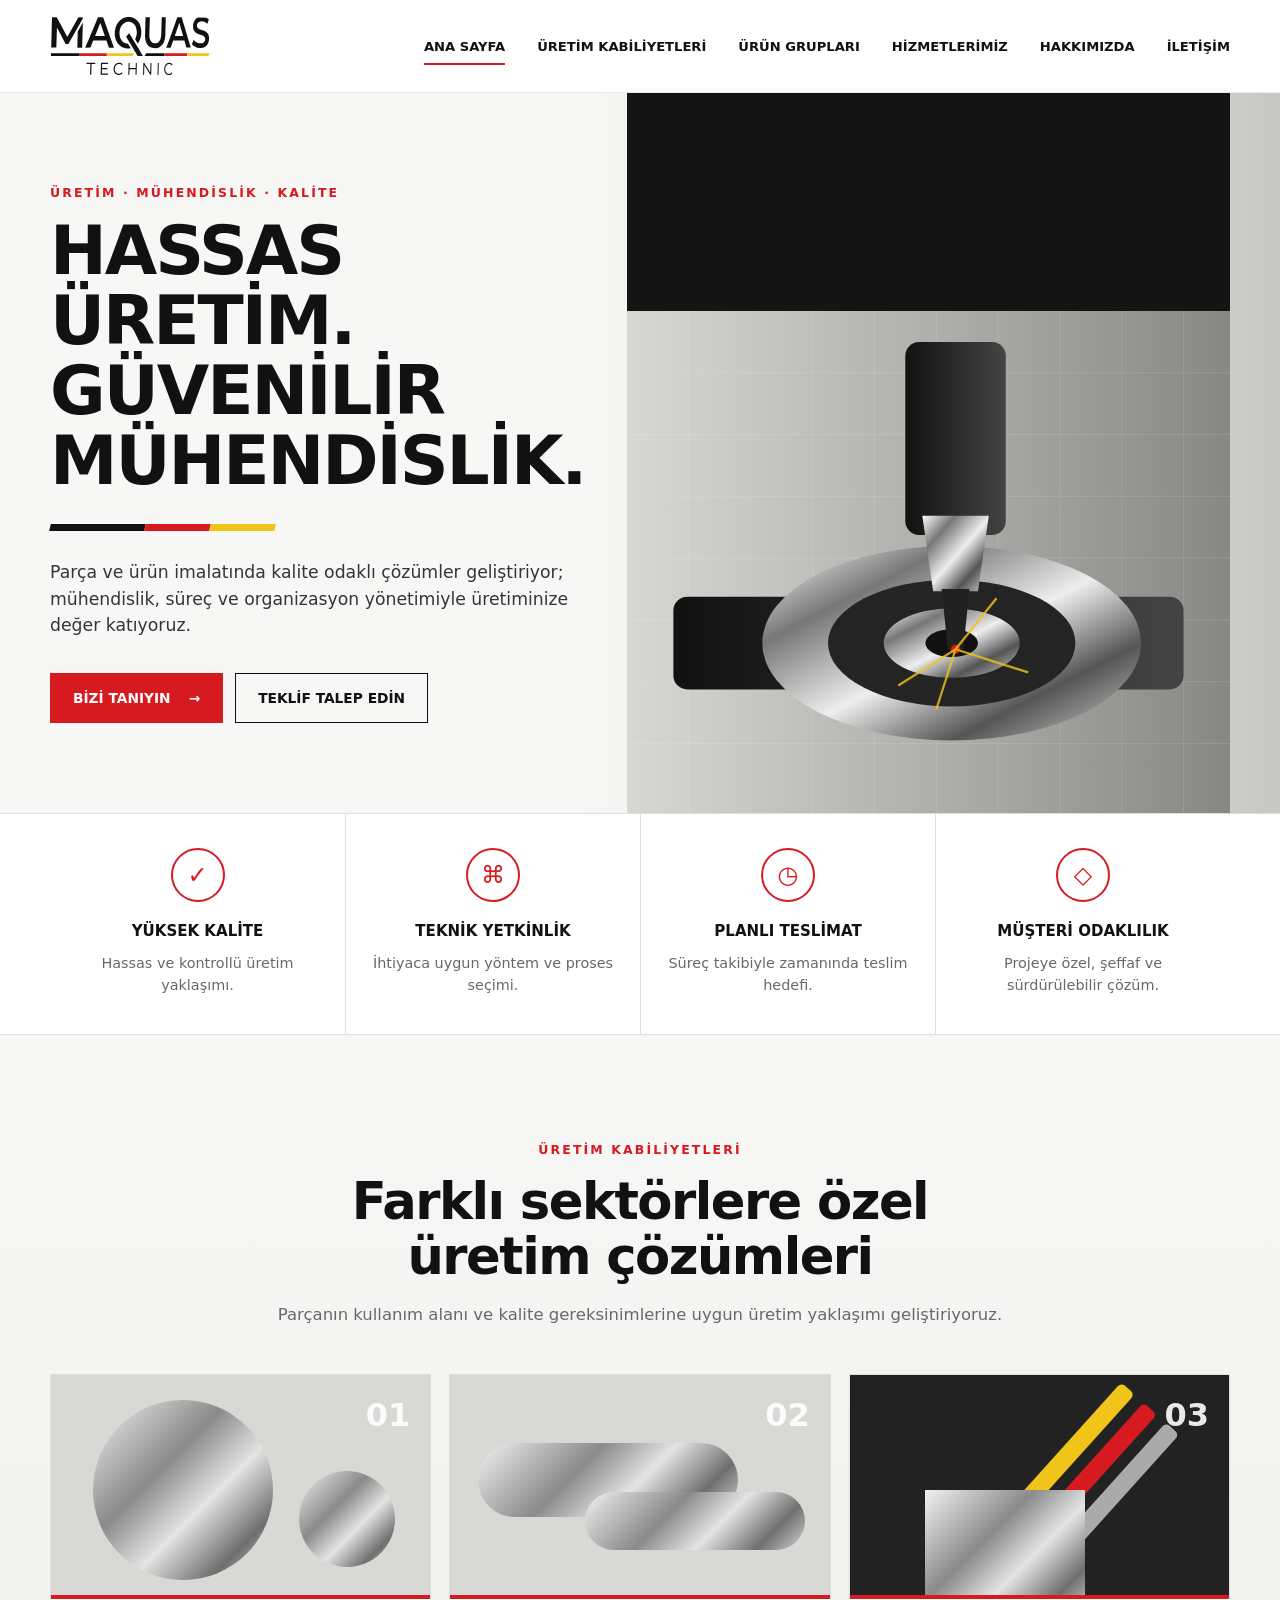
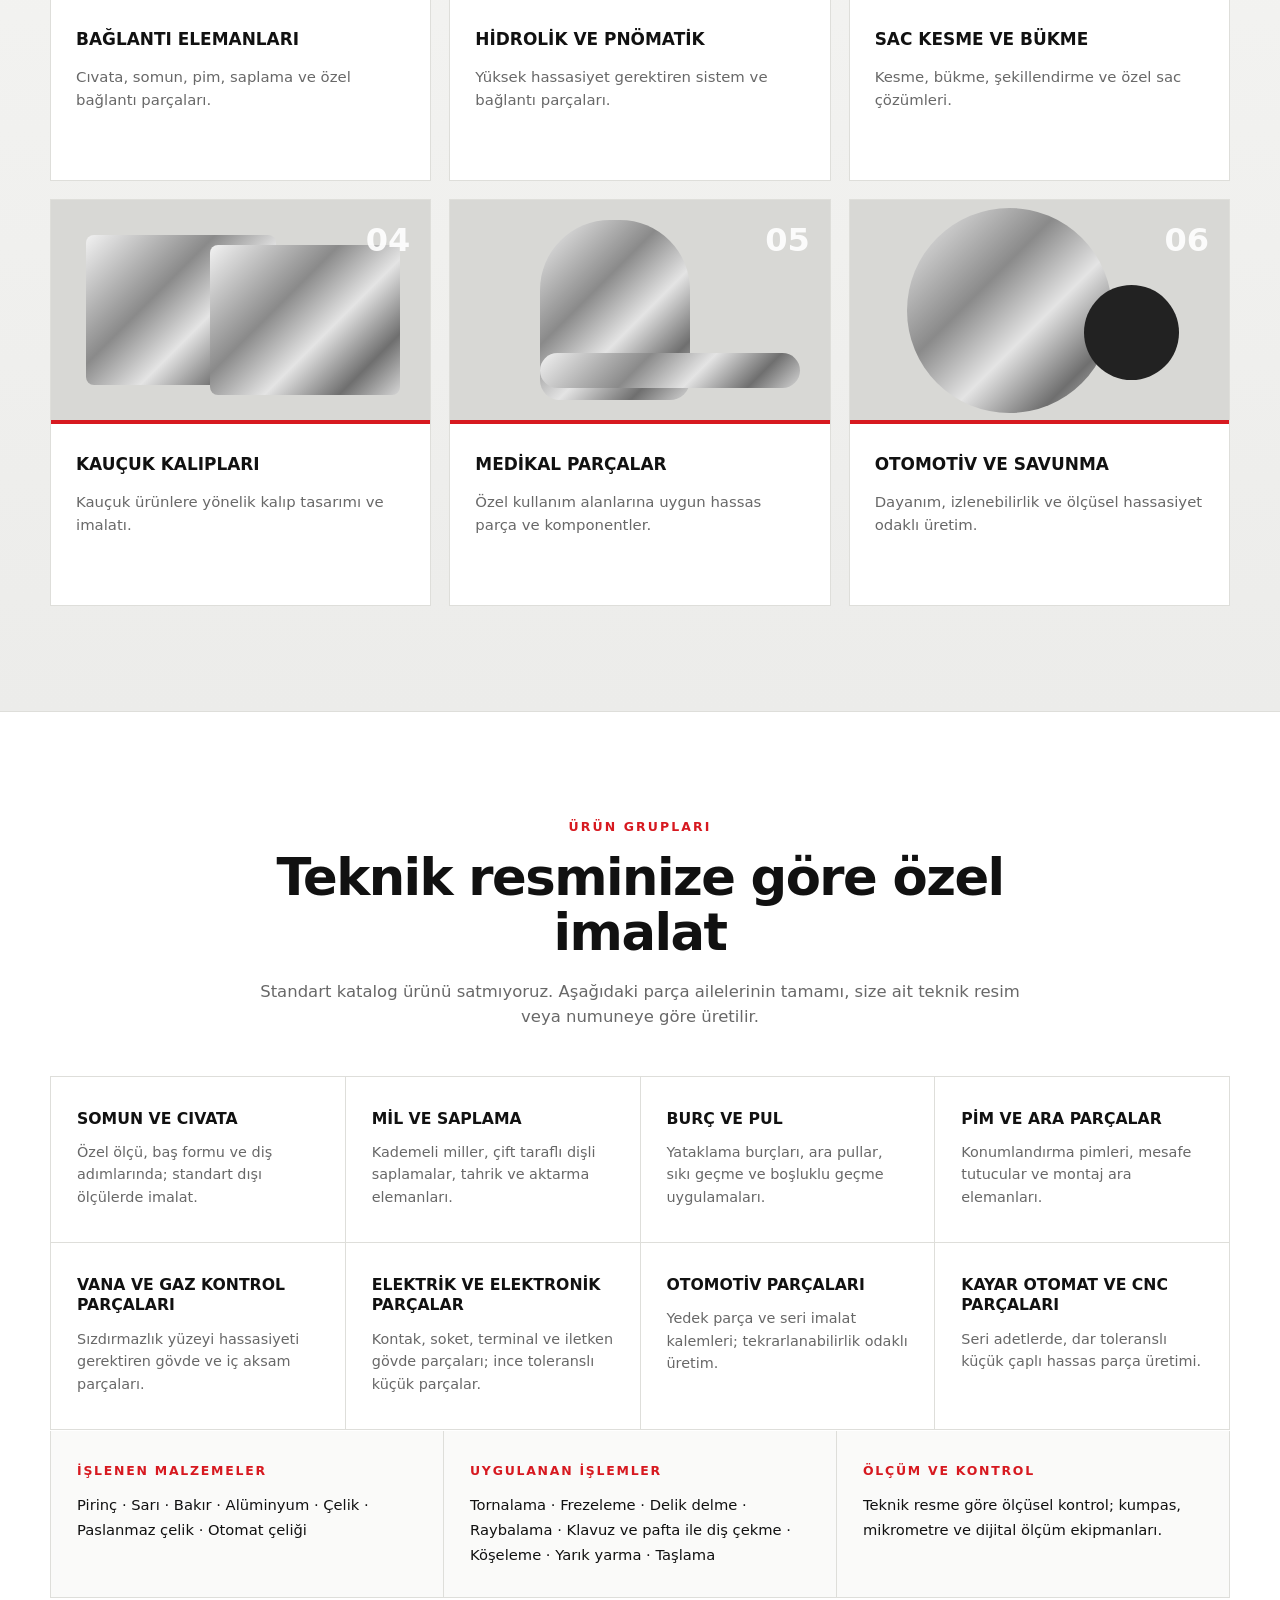
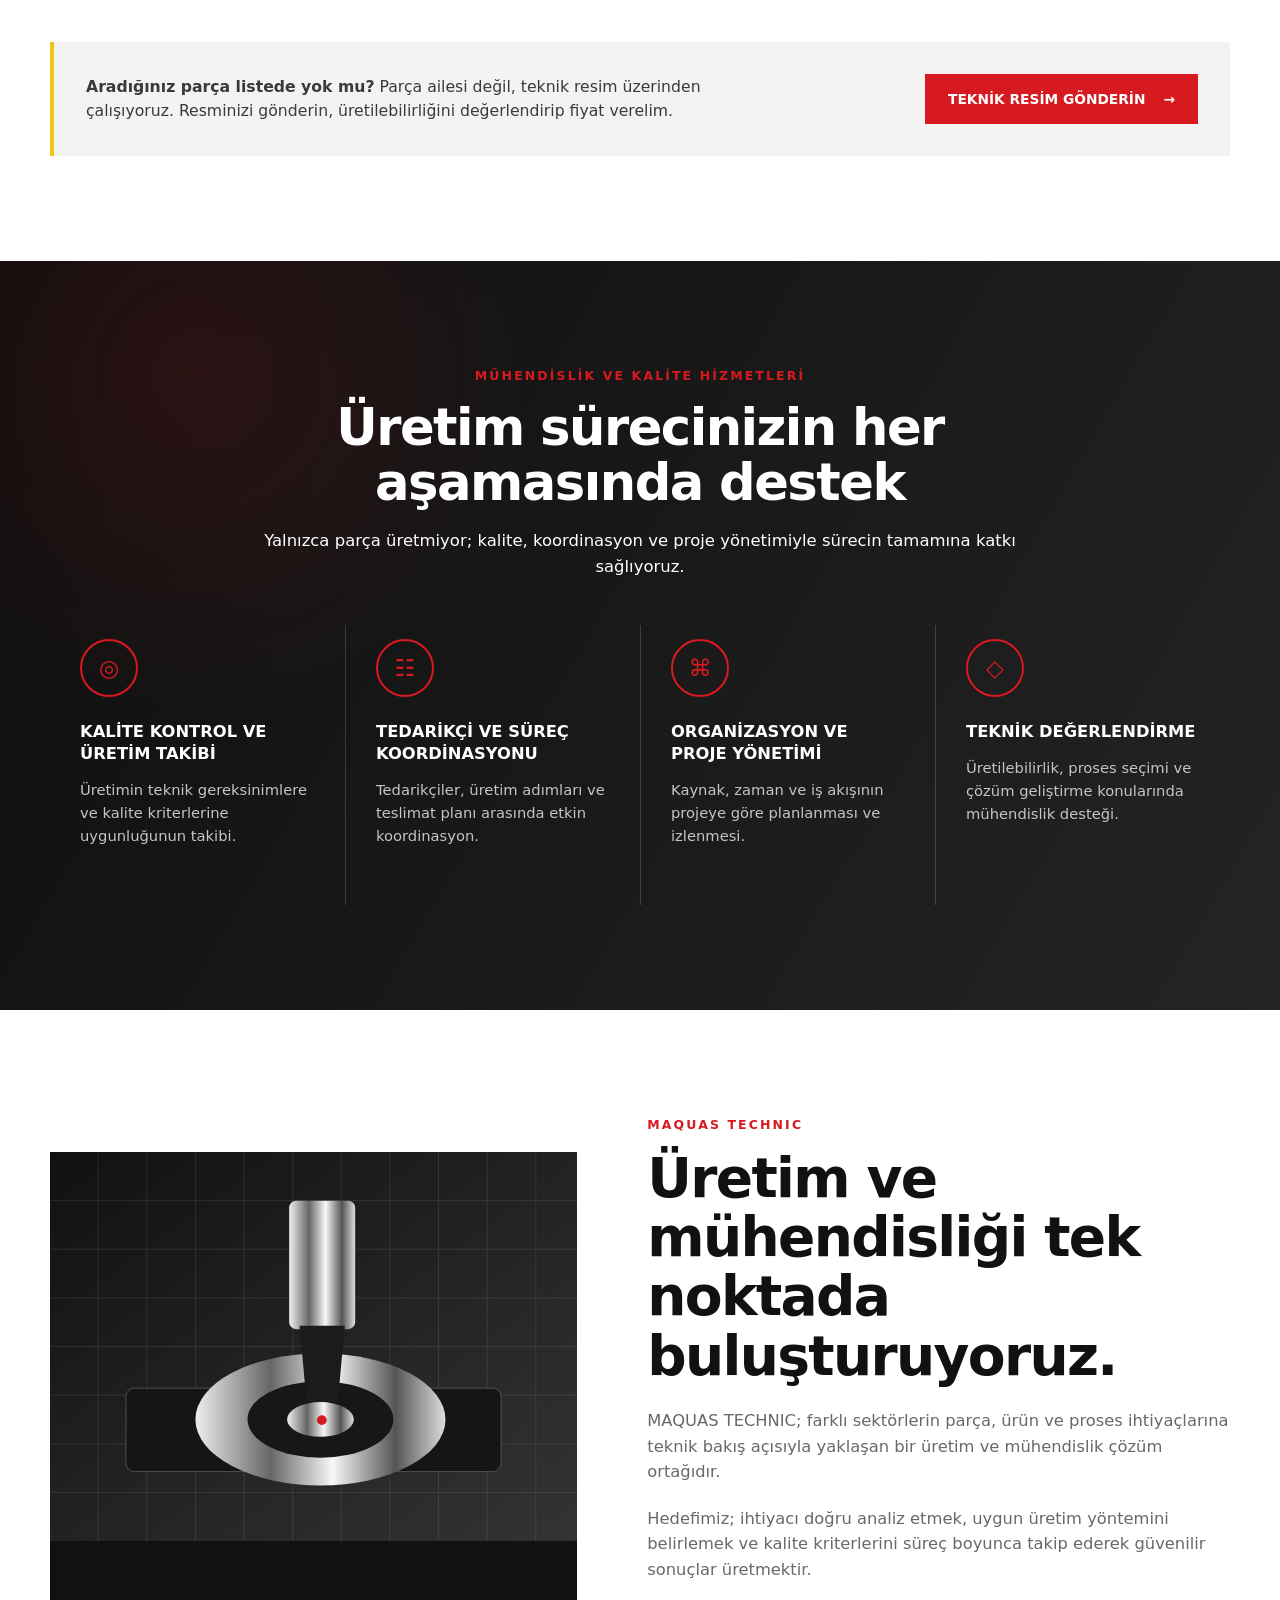
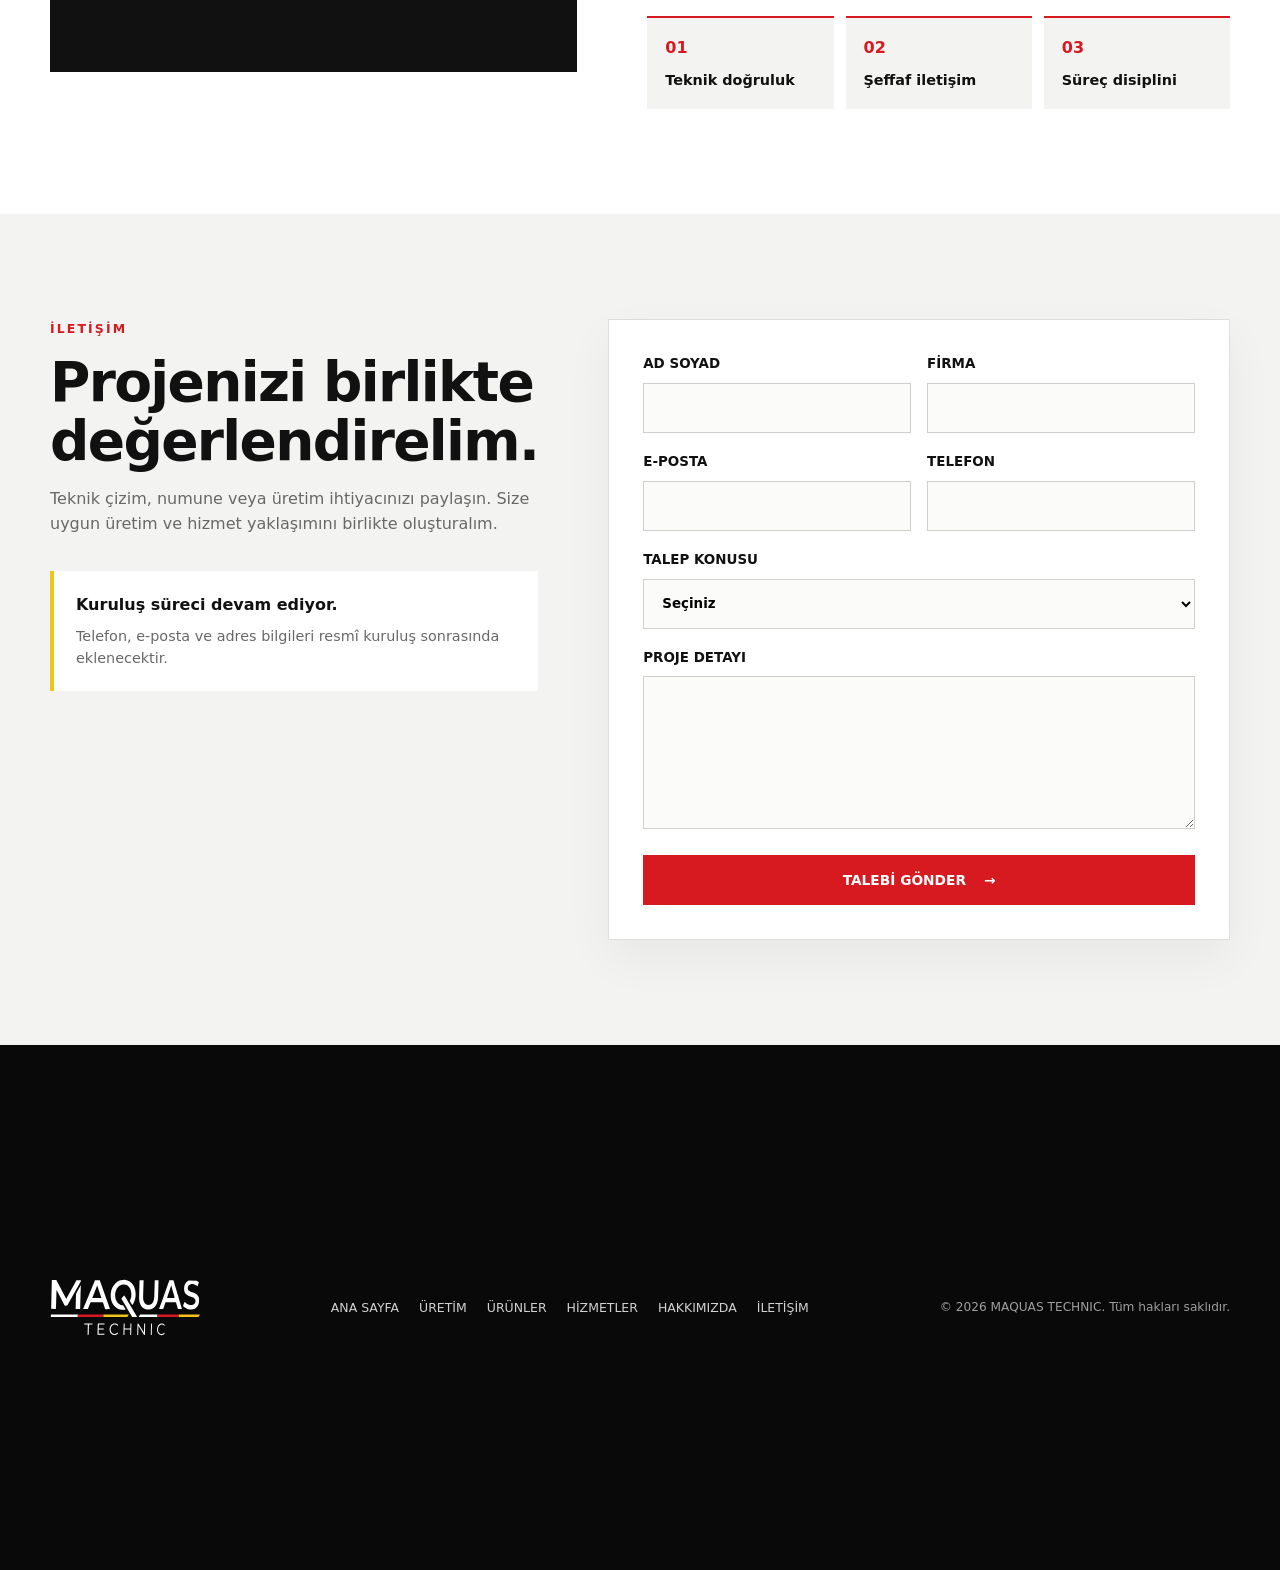
==== index.html @ d56b4769 "Add files via upload ilk site dosyaları" ====
<!doctype html>
<html lang="tr">
<head>
  <meta charset="utf-8">
  <meta name="viewport" content="width=device-width, initial-scale=1">
  <meta name="description" content="MAQUAS TECHNIC; özel parça ve ürün imalatı, mühendislik, kalite kontrol ve süreç yönetimi hizmetleri sunar.">
  <meta name="theme-color" content="#111111">
  <title>MAQUAS TECHNIC | Hassas Üretim ve Mühendislik</title>

  <!-- DOMAIN ALINDIKTAN SONRA: asagidaki 5 satirda ALANADINIZ.com yerine gercek adresi yazin -->
  <link rel="canonical" href="https://ALANADINIZ.com/">
  <meta property="og:type" content="website">
  <meta property="og:url" content="https://ALANADINIZ.com/">
  <meta property="og:site_name" content="MAQUAS TECHNIC">
  <meta property="og:locale" content="tr_TR">
  <meta property="og:title" content="MAQUAS TECHNIC | Hassas Üretim ve Mühendislik">
  <meta property="og:description" content="Özel parça ve ürün imalatı, mühendislik, kalite kontrol ve süreç yönetimi hizmetleri.">
  <meta property="og:image" content="https://ALANADINIZ.com/og-image.png">
  <meta name="twitter:card" content="summary_large_image">
  <link rel="icon" href="favicon.svg" type="image/svg+xml">
  <link rel="stylesheet" href="style.css">
</head>
<body>
  <a class="skip-link" href="#main-content">İçeriğe geç</a>

  <header class="site-header" id="top">
    <div class="container nav-wrap">
      <a class="brand" href="#top" aria-label="MAQUAS TECHNIC ana sayfa">
        <img src="logo.svg" width="1200" height="457" alt="MAQUAS TECHNIC">
      </a>
      <button class="menu-toggle" type="button" aria-expanded="false" aria-controls="main-nav" aria-label="Menüyü aç">
        <span></span><span></span><span></span>
      </button>
      <nav class="main-nav" id="main-nav" aria-label="Ana menü">
        <a class="active" href="#anasayfa">Ana Sayfa</a>
        <a href="#uretim">Üretim Kabiliyetleri</a>
        <a href="#urunler">Ürün Grupları</a>
        <a href="#hizmetler">Hizmetlerimiz</a>
        <a href="#hakkimizda">Hakkımızda</a>
        <a href="#iletisim">İletişim</a>
      </nav>
    </div>
  </header>

  <main id="main-content">
    <section class="hero" id="anasayfa">
      <div class="container hero-grid">
        <div class="hero-copy">
          <p class="eyebrow">ÜRETİM · MÜHENDİSLİK · KALİTE</p>
          <h1>Hassas üretim.<br>Güvenilir mühendislik.</h1>
          <div class="brand-rule"><span></span><span></span><span></span></div>
          <p class="lead">Parça ve ürün imalatında kalite odaklı çözümler geliştiriyor; mühendislik, süreç ve organizasyon yönetimiyle üretiminize değer katıyoruz.</p>
          <div class="hero-actions">
            <a class="button button-primary" href="#hakkimizda">Bizi Tanıyın <b>→</b></a>
            <a class="button button-ghost" href="#iletisim">Teklif Talep Edin</a>
          </div>
        </div>
        <div class="hero-visual">
          <div class="hero-media" id="hero-media" data-fallback="1">
            <video class="hero-video is-active" id="hero-video-a" muted playsinline preload="auto" aria-hidden="true"></video>
            <video class="hero-video" id="hero-video-b" muted playsinline preload="auto" aria-hidden="true"></video>
            <img class="hero-fallback" id="hero-fallback" src="hero-fallback.svg" alt="CNC ile hassas metal parça işleme">
            <div class="hero-dots" id="hero-dots" aria-hidden="true"></div>
          </div>
        </div>
      </div>
    </section>

    <section class="strengths" aria-label="Öne çıkan özellikler">
      <div class="container strengths-grid">
        <article><span class="feature-icon">✓</span><h2>Yüksek Kalite</h2><p>Hassas ve kontrollü üretim yaklaşımı.</p></article>
        <article><span class="feature-icon">⌘</span><h2>Teknik Yetkinlik</h2><p>İhtiyaca uygun yöntem ve proses seçimi.</p></article>
        <article><span class="feature-icon">◷</span><h2>Planlı Teslimat</h2><p>Süreç takibiyle zamanında teslim hedefi.</p></article>
        <article><span class="feature-icon">◇</span><h2>Müşteri Odaklılık</h2><p>Projeye özel, şeffaf ve sürdürülebilir çözüm.</p></article>
      </div>
    </section>

    <section class="section production" id="uretim">
      <div class="container">
        <div class="section-heading centered">
          <p class="section-kicker">ÜRETİM KABİLİYETLERİ</p>
          <h2>Farklı sektörlere özel üretim çözümleri</h2>
          <p>Parçanın kullanım alanı ve kalite gereksinimlerine uygun üretim yaklaşımı geliştiriyoruz.</p>
        </div>

        <div class="capability-grid">
          <article class="capability-card"><div class="card-visual fasteners"><span>01</span></div><div class="card-body"><h3>Bağlantı Elemanları</h3><p>Cıvata, somun, pim, saplama ve özel bağlantı parçaları.</p></div></article>
          <article class="capability-card"><div class="card-visual hydraulic"><span>02</span></div><div class="card-body"><h3>Hidrolik ve Pnömatik</h3><p>Yüksek hassasiyet gerektiren sistem ve bağlantı parçaları.</p></div></article>
          <article class="capability-card"><div class="card-visual sheet"><span>03</span></div><div class="card-body"><h3>Sac Kesme ve Bükme</h3><p>Kesme, bükme, şekillendirme ve özel sac çözümleri.</p></div></article>
          <article class="capability-card"><div class="card-visual mold"><span>04</span></div><div class="card-body"><h3>Kauçuk Kalıpları</h3><p>Kauçuk ürünlere yönelik kalıp tasarımı ve imalatı.</p></div></article>
          <article class="capability-card"><div class="card-visual medical"><span>05</span></div><div class="card-body"><h3>Medikal Parçalar</h3><p>Özel kullanım alanlarına uygun hassas parça ve komponentler.</p></div></article>
          <article class="capability-card"><div class="card-visual defense"><span>06</span></div><div class="card-body"><h3>Otomotiv ve Savunma</h3><p>Dayanım, izlenebilirlik ve ölçüsel hassasiyet odaklı üretim.</p></div></article>
        </div>
      </div>
    </section>

    <section class="section products" id="urunler">
      <div class="container">
        <div class="section-heading centered">
          <p class="section-kicker">ÜRÜN GRUPLARI</p>
          <h2>Teknik resminize göre özel imalat</h2>
          <p>Standart katalog ürünü satmıyoruz. Aşağıdaki parça ailelerinin tamamı, size ait teknik resim veya numuneye göre üretilir.</p>
        </div>

        <div class="product-grid">
          <article class="product-item">
            <h3>Somun ve Cıvata</h3>
            <p>Özel ölçü, baş formu ve diş adımlarında; standart dışı ölçülerde imalat.</p>
          </article>
          <article class="product-item">
            <h3>Mil ve Saplama</h3>
            <p>Kademeli miller, çift taraflı dişli saplamalar, tahrik ve aktarma elemanları.</p>
          </article>
          <article class="product-item">
            <h3>Burç ve Pul</h3>
            <p>Yataklama burçları, ara pullar, sıkı geçme ve boşluklu geçme uygulamaları.</p>
          </article>
          <article class="product-item">
            <h3>Pim ve Ara Parçalar</h3>
            <p>Konumlandırma pimleri, mesafe tutucular ve montaj ara elemanları.</p>
          </article>
          <article class="product-item">
            <h3>Vana ve Gaz Kontrol Parçaları</h3>
            <p>Sızdırmazlık yüzeyi hassasiyeti gerektiren gövde ve iç aksam parçaları.</p>
          </article>
          <article class="product-item">
            <h3>Elektrik ve Elektronik Parçalar</h3>
            <p>Kontak, soket, terminal ve iletken gövde parçaları; ince toleranslı küçük parçalar.</p>
          </article>
          <article class="product-item">
            <h3>Otomotiv Parçaları</h3>
            <p>Yedek parça ve seri imalat kalemleri; tekrarlanabilirlik odaklı üretim.</p>
          </article>
          <article class="product-item">
            <h3>Kayar Otomat ve CNC Parçaları</h3>
            <p>Seri adetlerde, dar toleranslı küçük çaplı hassas parça üretimi.</p>
          </article>
        </div>

        <div class="spec-strip">
          <div>
            <h3>İşlenen Malzemeler</h3>
            <p>Pirinç · Sarı · Bakır · Alüminyum · Çelik · Paslanmaz çelik · Otomat çeliği</p>
          </div>
          <div>
            <h3>Uygulanan İşlemler</h3>
            <p>Tornalama · Frezeleme · Delik delme · Raybalama · Klavuz ve pafta ile diş çekme · Köşeleme · Yarık yarma · Taşlama</p>
          </div>
          <div>
            <h3>Ölçüm ve Kontrol</h3>
            <p>Teknik resme göre ölçüsel kontrol; kumpas, mikrometre ve dijital ölçüm ekipmanları.</p>
          </div>
        </div>

        <div class="product-cta">
          <p><strong>Aradığınız parça listede yok mu?</strong> Parça ailesi değil, teknik resim üzerinden çalışıyoruz. Resminizi gönderin, üretilebilirliğini değerlendirip fiyat verelim.</p>
          <a class="button button-primary" href="#iletisim">Teknik Resim Gönderin <b>→</b></a>
        </div>
      </div>
    </section>

    <section class="section services" id="hizmetler">
      <div class="container">
        <div class="section-heading centered light">
          <p class="section-kicker">MÜHENDİSLİK VE KALİTE HİZMETLERİ</p>
          <h2>Üretim sürecinizin her aşamasında destek</h2>
          <p>Yalnızca parça üretmiyor; kalite, koordinasyon ve proje yönetimiyle sürecin tamamına katkı sağlıyoruz.</p>
        </div>
        <div class="service-grid">
          <article><span>◎</span><h3>Kalite Kontrol ve Üretim Takibi</h3><p>Üretimin teknik gereksinimlere ve kalite kriterlerine uygunluğunun takibi.</p></article>
          <article><span>☷</span><h3>Tedarikçi ve Süreç Koordinasyonu</h3><p>Tedarikçiler, üretim adımları ve teslimat planı arasında etkin koordinasyon.</p></article>
          <article><span>⌘</span><h3>Organizasyon ve Proje Yönetimi</h3><p>Kaynak, zaman ve iş akışının projeye göre planlanması ve izlenmesi.</p></article>
          <article><span>◇</span><h3>Teknik Değerlendirme</h3><p>Üretilebilirlik, proses seçimi ve çözüm geliştirme konularında mühendislik desteği.</p></article>
        </div>
      </div>
    </section>

    <section class="section about" id="hakkimizda">
      <div class="container about-grid">
        <div class="about-visual"><img src="[data-uri]" alt="Endüstriyel üretim illüstrasyonu"></div>
        <div class="about-copy">
          <p class="section-kicker">MAQUAS TECHNIC</p>
          <h2>Üretim ve mühendisliği tek noktada buluşturuyoruz.</h2>
          <p>MAQUAS TECHNIC; farklı sektörlerin parça, ürün ve proses ihtiyaçlarına teknik bakış açısıyla yaklaşan bir üretim ve mühendislik çözüm ortağıdır.</p>
          <p>Hedefimiz; ihtiyacı doğru analiz etmek, uygun üretim yöntemini belirlemek ve kalite kriterlerini süreç boyunca takip ederek güvenilir sonuçlar üretmektir.</p>
          <div class="about-values"><div><strong>01</strong><span>Teknik doğruluk</span></div><div><strong>02</strong><span>Şeffaf iletişim</span></div><div><strong>03</strong><span>Süreç disiplini</span></div></div>
        </div>
      </div>
    </section>

    <section class="section contact" id="iletisim">
      <div class="container contact-grid">
        <div class="contact-copy">
          <p class="section-kicker">İLETİŞİM</p>
          <h2>Projenizi birlikte değerlendirelim.</h2>
          <p>Teknik çizim, numune veya üretim ihtiyacınızı paylaşın. Size uygun üretim ve hizmet yaklaşımını birlikte oluşturalım.</p>
          <div class="contact-note"><strong>Kuruluş süreci devam ediyor.</strong><span>Telefon, e-posta ve adres bilgileri resmî kuruluş sonrasında eklenecektir.</span></div>
        </div>
        <form class="contact-form" name="teklif-talebi" method="POST" action="/tesekkurler" data-netlify="true" netlify-honeypot="bot-field">
          <input type="hidden" name="form-name" value="teklif-talebi">
          <p hidden><label>Bu alanı boş bırakın: <input name="bot-field"></label></p>
          <div class="form-row"><label>Ad Soyad<input type="text" name="ad-soyad" autocomplete="name" required></label><label>Firma<input type="text" name="firma" autocomplete="organization"></label></div>
          <div class="form-row"><label>E-posta<input type="email" name="eposta" autocomplete="email" required></label><label>Telefon<input type="tel" name="telefon" autocomplete="tel"></label></div>
          <label>Talep Konusu<select name="talep-konusu" required><option value="">Seçiniz</option><option>Parça / ürün imalatı</option><option>Mühendislik hizmeti</option><option>Kalite kontrol ve üretim takibi</option><option>Organizasyon ve proje yönetimi</option><option>Diğer</option></select></label>
          <label>Proje Detayı<textarea name="mesaj" rows="6" required></textarea></label>
          <button class="button button-primary form-button" type="submit">Talebi Gönder <b>→</b></button>
        </form>
      </div>
    </section>
  </main>

  <footer class="site-footer">
    <div class="container footer-grid">
      <a href="#top"><img src="logo-beyaz.svg" width="1200" height="457" alt="MAQUAS TECHNIC"></a>
      <nav aria-label="Alt menü"><a href="#anasayfa">Ana Sayfa</a><a href="#uretim">Üretim</a><a href="#urunler">Ürünler</a><a href="#hizmetler">Hizmetler</a><a href="#hakkimizda">Hakkımızda</a><a href="#iletisim">İletişim</a></nav>
      <p>© <span id="year"></span> MAQUAS TECHNIC. Tüm hakları saklıdır.</p>
    </div>
  </footer>
  <script src="app.js" defer></script>
</body>
</html>
---- style.css ----
:root{--black:#111;--dark:#1c1c1c;--paper:#fff;--soft:#f3f3f1;--line:#dededa;--muted:#686868;--red:#d71920;--yellow:#f0c419;--container:1180px;--shadow:0 18px 45px rgba(0,0,0,.09)}*{box-sizing:border-box}html{scroll-behavior:smooth;scroll-padding-top:94px}body{margin:0;color:var(--black);background:#fff;font-family:'Inter','Segoe UI',system-ui,-apple-system,'Helvetica Neue',Arial,sans-serif;line-height:1.55;-webkit-font-smoothing:antialiased}img{display:block;max-width:100%}a{color:inherit;text-decoration:none}button,input,select,textarea{font:inherit}.container{width:min(calc(100% - 40px),var(--container));margin:auto}.skip-link{position:fixed;top:10px;left:10px;z-index:999;padding:10px 14px;color:#fff;background:#111;transform:translateY(-160%)}.skip-link:focus{transform:none}.site-header{position:sticky;top:0;z-index:100;border-bottom:1px solid rgba(0,0,0,.08);background:rgba(255,255,255,.95);backdrop-filter:blur(15px)}.nav-wrap{min-height:92px;display:flex;align-items:center;justify-content:space-between;gap:36px}.brand img{width:160px;height:auto}.main-nav{display:flex;gap:clamp(18px,2.5vw,34px);font-size:.82rem;font-weight:700;text-transform:uppercase}.main-nav a{position:relative;padding:35px 0 32px}.main-nav a:after{content:"";position:absolute;left:0;right:100%;bottom:25px;height:2px;background:var(--red);transition:.2s}.main-nav a:hover:after,.main-nav a.active:after{right:0}.menu-toggle{display:none;width:46px;height:46px;padding:10px;border:1px solid var(--line);background:#fff}.menu-toggle span{display:block;height:2px;margin:5px 0;background:#111}.hero{overflow:hidden;background:linear-gradient(90deg,#f7f7f5 0 43%,#ededeb 68%,#c7c7c3)}.hero-grid{min-height:650px;display:grid;grid-template-columns:1fr 1.05fr;align-items:center}.hero-copy{position:relative;z-index:2;padding:90px 42px 90px 0}.eyebrow,.section-kicker{margin:0 0 14px;color:var(--red);font-size:.78rem;font-weight:800;letter-spacing:.17em}.hero h1,.section-heading h2,.about-copy h2,.contact-copy h2{margin:0;font-weight:800;letter-spacing:-.03em}.hero h1{font-size:clamp(2.8rem,5.3vw,5rem);line-height:1.03;text-transform:uppercase}.brand-rule{width:225px;height:7px;display:flex;margin:28px 0;transform:skewX(-14deg)}.brand-rule span:nth-child(1){width:42%;background:#111}.brand-rule span:nth-child(2){width:29%;background:var(--red)}.brand-rule span:nth-child(3){width:29%;background:var(--yellow)}.lead{max-width:590px;margin:0;color:#353535;font-size:1.08rem}.hero-actions{display:flex;flex-wrap:wrap;gap:12px;margin-top:34px}.button{min-height:50px;display:inline-flex;align-items:center;justify-content:center;gap:18px;padding:0 22px;border:1px solid transparent;cursor:pointer;font-size:.86rem;font-weight:800;text-transform:uppercase;transition:.18s}.button:hover{transform:translateY(-1px)}.button-primary{color:#fff;background:var(--red)}.button-primary:hover{background:#b80f15}.button-ghost{border-color:#111;background:transparent}.button-ghost:hover{color:#fff;background:#111}.hero-visual{align-self:stretch;min-height:650px;display:flex;align-items:stretch}.hero-visual img{width:100%;height:100%;object-fit:contain;object-position:center bottom}.hero-media{position:relative;width:100%;height:100%;min-height:inherit;overflow:hidden;background:#141414}.hero-media[data-fallback] .hero-dots{display:none}.hero-video{position:absolute;inset:0;width:100%;height:100%;object-fit:cover;opacity:0;transition:opacity .5s ease}.hero-video.is-active{opacity:1}.hero-fallback{width:100%;height:100%;object-fit:contain;object-position:center bottom}.hero-media:not([data-fallback]):after{content:"";position:absolute;inset:0;pointer-events:none;background:linear-gradient(90deg,rgba(17,17,17,.55),rgba(17,17,17,.12) 42%,transparent 65%)}.hero-dots{position:absolute;z-index:3;left:26px;bottom:24px;display:flex;gap:8px}.hero-dots span{width:26px;height:3px;background:rgba(255,255,255,.4);transition:.3s}.hero-dots span.is-on{background:var(--yellow)}.strengths{border-top:1px solid var(--line);border-bottom:1px solid var(--line)}.strengths-grid{display:grid;grid-template-columns:repeat(4,1fr)}.strengths article{min-height:220px;padding:34px 25px;text-align:center}.strengths article+article{border-left:1px solid var(--line)}.feature-icon{width:54px;height:54px;display:grid;place-items:center;margin:0 auto 18px;border:2px solid var(--red);border-radius:50%;color:var(--red);font-size:1.5rem}.strengths h2{margin:0 0 8px;font-size:.94rem;text-transform:uppercase}.strengths p{margin:0;color:var(--muted);font-size:.9rem}.section{padding:105px 0}.production{background:linear-gradient(180deg,#f7f7f5,#ececea)}.section-heading{max-width:760px;margin-bottom:46px}.section-heading.centered{margin-inline:auto;text-align:center}.section-heading h2{font-size:clamp(2.15rem,4vw,3.5rem);line-height:1.08}.section-heading>p:last-child{margin:18px auto 0;color:var(--muted);font-size:1.03rem}.section-heading.light h2,.section-heading.light>p:last-child{color:#fff}.capability-grid{display:grid;grid-template-columns:repeat(3,1fr);gap:18px}.capability-card{overflow:hidden;border:1px solid var(--line);background:#fff;transition:.2s}.capability-card:hover{transform:translateY(-3px);box-shadow:var(--shadow)}.card-visual{height:220px;position:relative;overflow:hidden;background:#d8d8d5}.card-visual:before,.card-visual:after{content:"";position:absolute;border-radius:50%;background:linear-gradient(135deg,#f2f2f2,#8a8a8a 38%,#e4e4e4 60%,#6f6f6f 82%,#d6d6d6)}.card-visual:before{width:180px;height:180px;left:42px;top:25px}.card-visual:after{width:96px;height:96px;right:35px;bottom:28px}.card-visual span{position:absolute;z-index:2;right:20px;top:16px;color:rgba(255,255,255,.9);font-size:2rem;font-weight:800}.hydraulic:before{width:260px;height:74px;border-radius:40px;top:68px;left:28px}.hydraulic:after{width:220px;height:58px;border-radius:30px;right:25px;bottom:45px}.sheet{background:#222}.sheet:before{width:18px;height:260px;border-radius:5px;left:48%;top:-20px;transform:rotate(42deg);background:var(--yellow);box-shadow:30px 0 0 var(--red),60px 0 0 #aaa}.sheet:after{width:160px;height:130px;left:75px;bottom:-25px;border-radius:0}.mold:before{width:190px;height:150px;left:35px;top:35px;border-radius:8px}.mold:after{width:190px;height:150px;right:30px;bottom:25px;border-radius:8px}.medical:before{width:150px;height:180px;left:90px;top:20px;border-radius:70px 70px 20px 20px}.medical:after{width:260px;height:35px;right:30px;bottom:32px;border-radius:20px}.defense:before{width:205px;height:205px;left:57px;top:8px}.defense:after{width:95px;height:95px;right:50px;bottom:40px;background:#222}.card-body{min-height:185px;padding:27px 25px 28px;border-top:4px solid var(--red)}.card-body h3{margin:0 0 14px;font-size:1.06rem;text-transform:uppercase}.card-body p{margin:0;color:var(--muted);font-size:.93rem}.products{background:#fff;border-top:1px solid var(--line)}.product-grid{display:grid;grid-template-columns:repeat(4,1fr);gap:1px;background:var(--line);border:1px solid var(--line)}.product-item{position:relative;padding:32px 26px 34px;background:#fff;transition:.2s}.product-item:before{content:"";position:absolute;left:0;top:0;width:100%;height:3px;background:var(--red);transform:scaleX(0);transform-origin:left;transition:.25s}.product-item:hover{background:var(--soft)}.product-item:hover:before{transform:scaleX(1)}.product-item h3{margin:0 0 12px;font-size:.98rem;line-height:1.3;text-transform:uppercase}.product-item p{margin:0;color:var(--muted);font-size:.9rem}.spec-strip{display:grid;grid-template-columns:repeat(3,1fr);gap:1px;margin-top:1px;background:var(--line);border:1px solid var(--line);border-top:0}.spec-strip>div{padding:30px 26px;background:#fafaf9}.spec-strip h3{margin:0 0 12px;color:var(--red);font-size:.78rem;font-weight:800;letter-spacing:.14em;text-transform:uppercase}.spec-strip p{margin:0;font-size:.92rem;line-height:1.7}.product-cta{display:flex;align-items:center;justify-content:space-between;flex-wrap:wrap;gap:24px;margin-top:44px;padding:32px;border-left:4px solid var(--yellow);background:var(--soft)}.product-cta p{max-width:640px;margin:0;color:#3a3a3a;font-size:.98rem}.services{color:#fff;background:radial-gradient(circle at 15% 15%,rgba(215,25,32,.13),transparent 27%),linear-gradient(120deg,#0e0e0e,#242424)}.service-grid{display:grid;grid-template-columns:repeat(4,1fr)}.service-grid article{min-height:280px;padding:14px 30px}.service-grid article+article{border-left:1px solid rgba(255,255,255,.16)}.service-grid span{display:grid;place-items:center;width:58px;height:58px;margin-bottom:24px;border:2px solid var(--red);border-radius:50%;color:var(--red);font-size:1.45rem}.service-grid h3{margin:0 0 14px;font-size:1.02rem;line-height:1.35;text-transform:uppercase}.service-grid p{margin:0;color:#c5c5c5;font-size:.92rem}.about-grid{display:grid;grid-template-columns:.95fr 1.05fr;align-items:center;gap:70px}.about-visual{min-height:520px;overflow:hidden;background:#111}.about-visual img{width:100%;height:100%;object-fit:cover}.about-copy h2,.contact-copy h2{font-size:clamp(2.2rem,4.3vw,4rem);line-height:1.08}.about-copy>p:not(.section-kicker){margin:22px 0 0;color:var(--muted);font-size:1.02rem}.about-values{display:grid;grid-template-columns:repeat(3,1fr);gap:12px;margin-top:34px}.about-values div{padding:18px;border-top:2px solid var(--red);background:var(--soft)}.about-values strong,.about-values span{display:block}.about-values strong{margin-bottom:8px;color:var(--red)}.about-values span{font-size:.9rem;font-weight:700}.contact{background:var(--soft)}.contact-grid{display:grid;grid-template-columns:.82fr 1.18fr;gap:70px;align-items:start}.contact-copy p:not(.section-kicker){color:var(--muted)}.contact-note{margin-top:34px;padding:22px;border-left:4px solid var(--yellow);background:#fff}.contact-note strong,.contact-note span{display:block}.contact-note span{margin-top:7px;color:var(--muted);font-size:.9rem}.contact-form{padding:34px;border:1px solid var(--line);background:#fff;box-shadow:0 18px 45px rgba(0,0,0,.05)}.contact-form label{display:block;margin-bottom:19px;font-size:.84rem;font-weight:800;text-transform:uppercase}.form-row{display:grid;grid-template-columns:1fr 1fr;gap:16px}.contact-form input,.contact-form select,.contact-form textarea{width:100%;margin-top:8px;border:1px solid #cfcfcb;background:#fbfbfa;outline:none}.contact-form input,.contact-form select{height:50px;padding:0 14px}.contact-form textarea{resize:vertical;padding:13px 14px}.contact-form input:focus,.contact-form select:focus,.contact-form textarea:focus{border-color:var(--red);box-shadow:0 0 0 3px rgba(215,25,32,.08)}.form-button{width:100%}.site-footer{padding:34px 0;color:#fff;background:#090909}.footer-grid{display:grid;grid-template-columns:auto 1fr auto;align-items:center;gap:42px}.footer-grid img{width:150px}.site-footer nav{display:flex;justify-content:center;flex-wrap:wrap;gap:20px;color:#d1d1d1;font-size:.78rem;text-transform:uppercase}.site-footer p{margin:0;color:#9f9f9f;font-size:.76rem;white-space:nowrap}@media(max-width:1050px){.main-nav{gap:18px;font-size:.75rem}.capability-grid{grid-template-columns:repeat(2,1fr)}.product-grid{grid-template-columns:repeat(2,1fr)}.service-grid{grid-template-columns:repeat(2,1fr);gap:34px 0}.spec-strip{grid-template-columns:1fr}.service-grid article:nth-child(3){border-left:0}.footer-grid{grid-template-columns:1fr;text-align:center}.footer-grid>a{justify-self:center}.site-footer p{white-space:normal}}@media(max-width:860px){.nav-wrap{min-height:78px}.brand img{width:140px}.menu-toggle{display:block}.main-nav{position:absolute;top:78px;left:0;right:0;display:none;flex-direction:column;gap:0;padding:10px 20px 18px;border-bottom:1px solid var(--line);background:#fff}.main-nav.open{display:flex}.main-nav a{padding:14px 6px}.main-nav a:after{bottom:8px}.hero{background:#f4f4f2}.hero-grid,.about-grid,.contact-grid{grid-template-columns:1fr}.hero-copy{padding:70px 0 20px}.hero-visual{min-height:430px}.strengths-grid{grid-template-columns:repeat(2,1fr)}.strengths article:nth-child(3){border-left:0;border-top:1px solid var(--line)}.strengths article:nth-child(4){border-top:1px solid var(--line)}.about-grid,.contact-grid{gap:40px}.about-visual{min-height:420px}}@media(max-width:620px){.container{width:min(calc(100% - 28px),var(--container))}.brand img{width:120px}.hero h1{font-size:clamp(2.35rem,13vw,3.5rem)}.hero-actions,.button{width:100%}.hero-visual{min-height:330px}.strengths-grid,.capability-grid,.service-grid,.about-values,.form-row,.product-grid,.spec-strip{grid-template-columns:1fr}.product-cta{padding:24px}.strengths article+article,.strengths article:nth-child(3),.strengths article:nth-child(4),.service-grid article+article,.service-grid article:nth-child(3){border-left:0;border-top:1px solid var(--line)}.section{padding:78px 0}.card-visual{height:205px}.service-grid article{min-height:0;padding:30px 8px}.contact-form{padding:22px}}
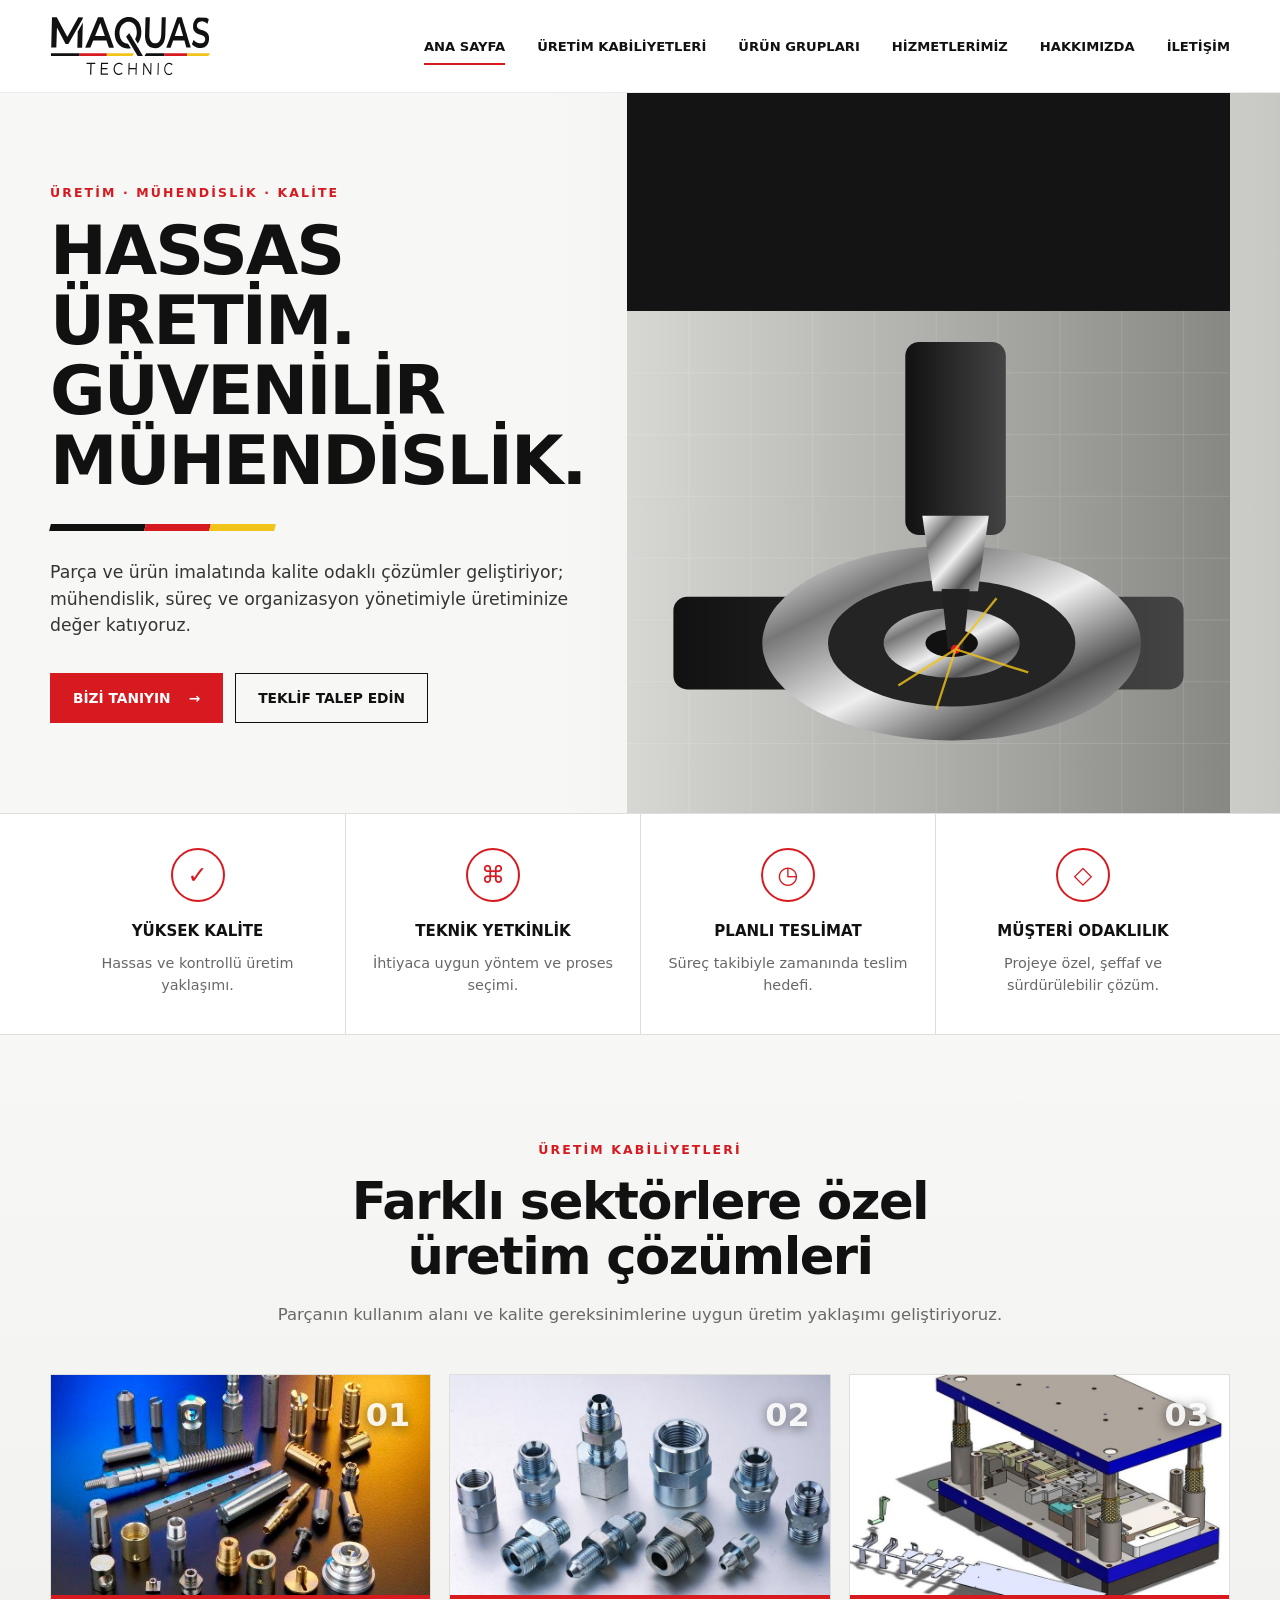
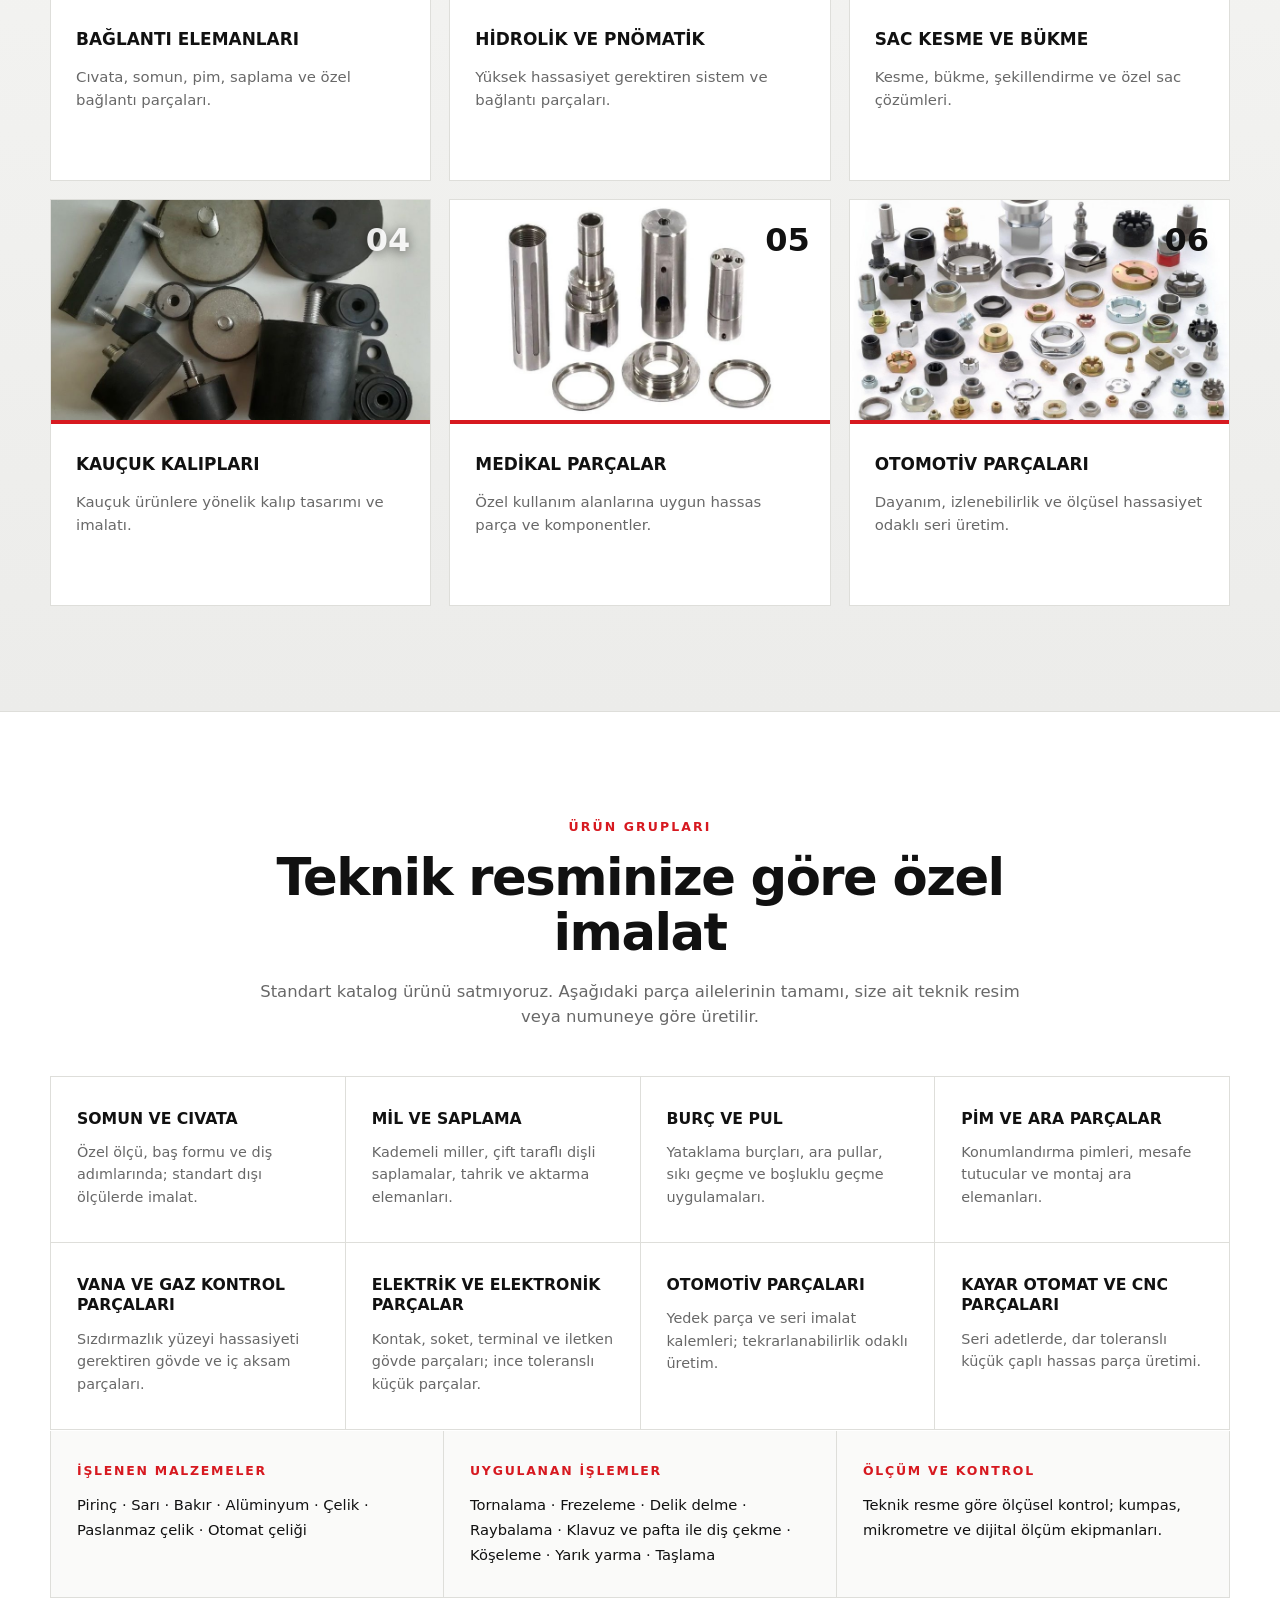
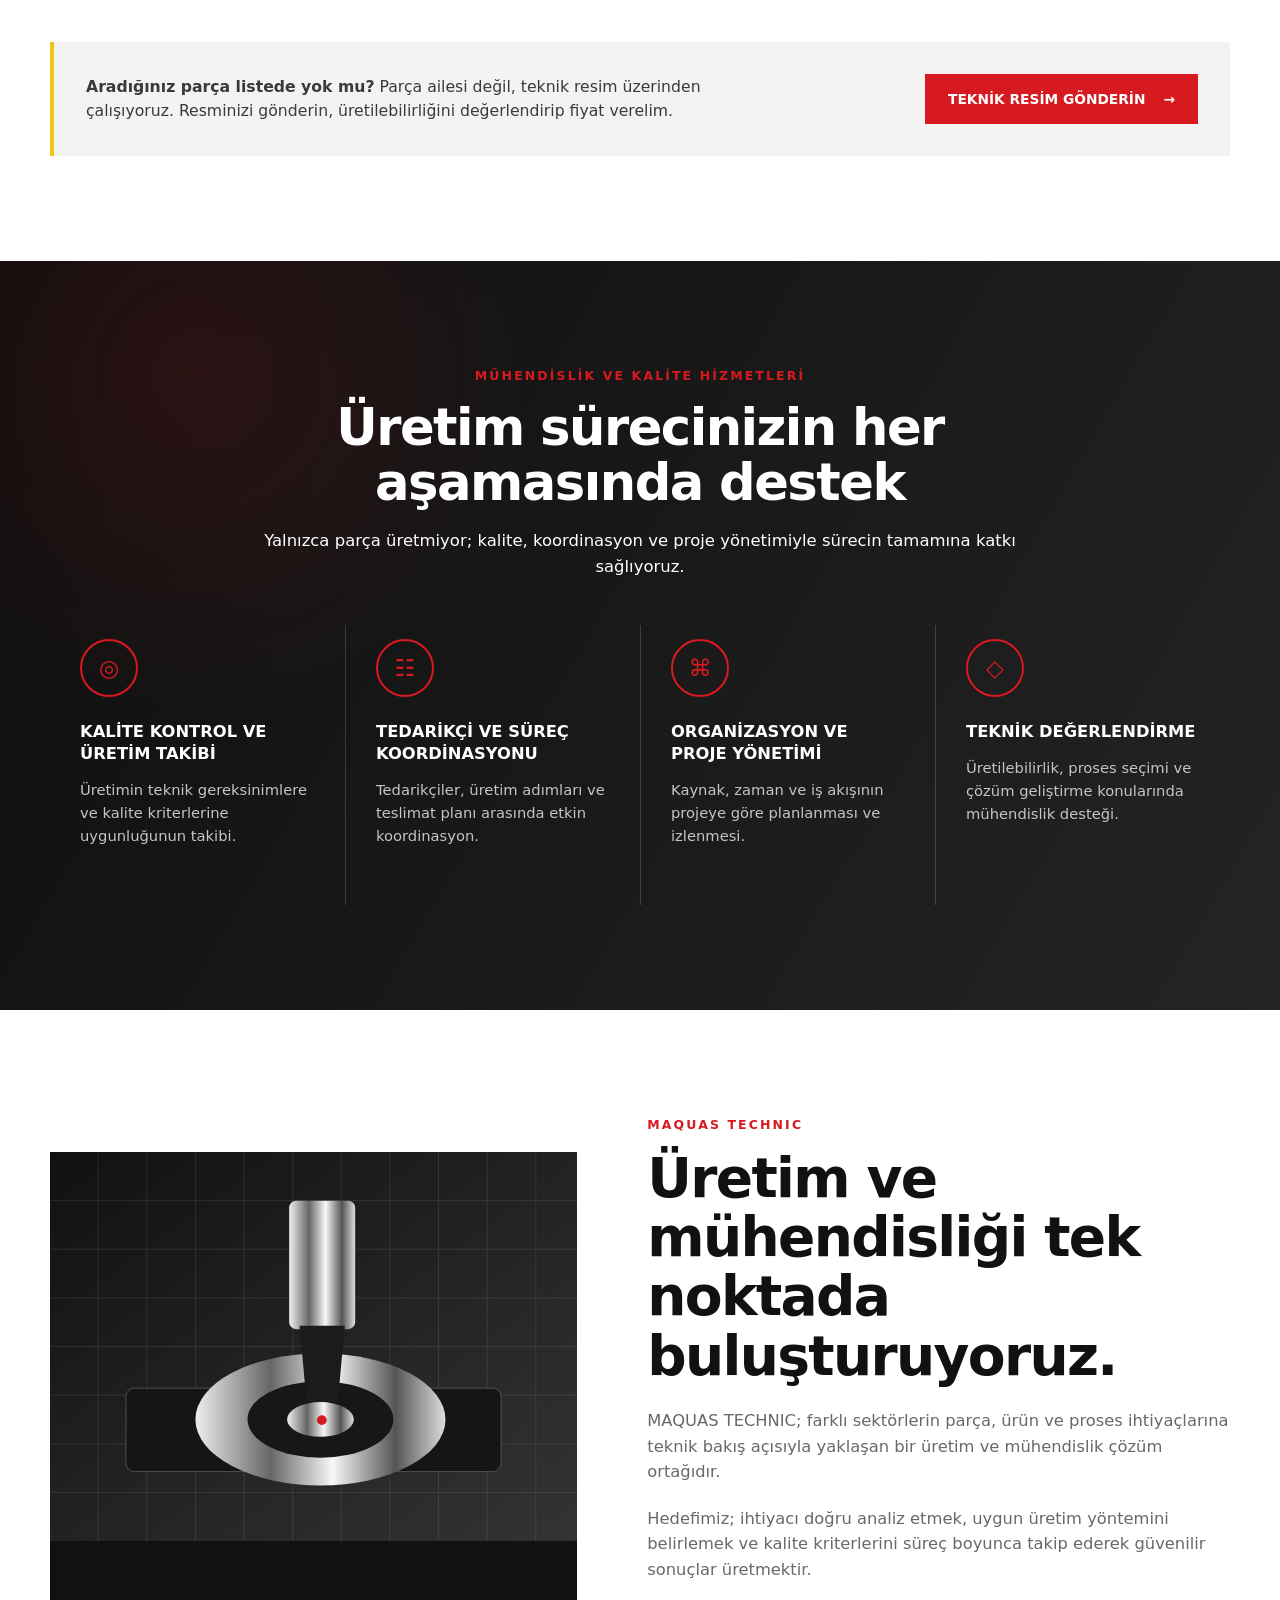
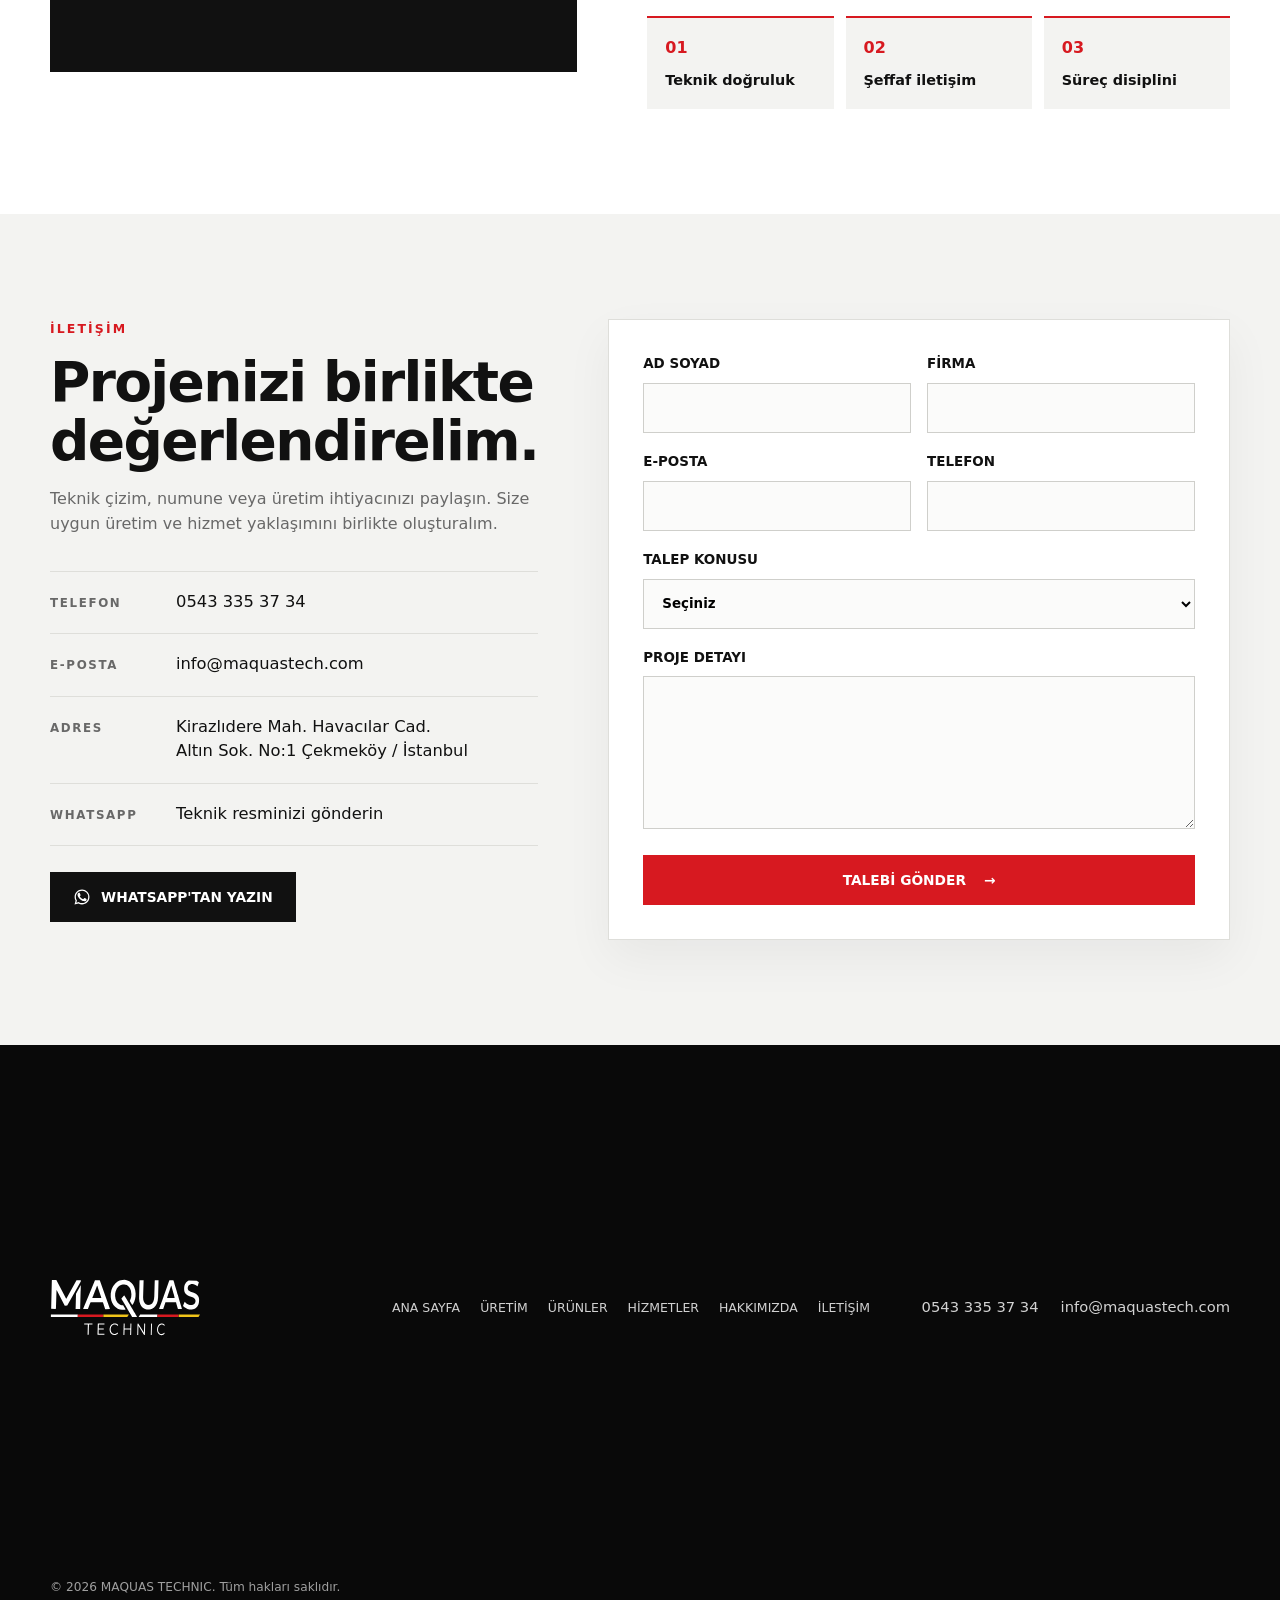
==== commit 6c7472b6: "Add files via upload fotoğraflar ve iletişim bilgileri" ====
--- a/index.html
+++ b/index.html
@@ -19,6 +19,24 @@
   <meta name="twitter:card" content="summary_large_image">
   <link rel="icon" href="favicon.svg" type="image/svg+xml">
   <link rel="stylesheet" href="style.css">
+  <script type="application/ld+json">
+  {
+    "@context": "https://schema.org",
+    "@type": "Organization",
+    "name": "MAQUAS TECHNIC",
+    "url": "https://maquastech.com/",
+    "logo": "https://maquastech.com/logo.png",
+    "email": "info@maquastech.com",
+    "telephone": "+90 543 335 37 34",
+    "address": {
+      "@type": "PostalAddress",
+      "streetAddress": "Kirazlıdere Mah. Havacılar Cad. Altın Sok. No:1",
+      "addressLocality": "Çekmeköy",
+      "addressRegion": "İstanbul",
+      "addressCountry": "TR"
+    }
+  }
+  </script>
 </head>
 <body>
   <a class="skip-link" href="#main-content">İçeriğe geç</a>
@@ -84,12 +102,12 @@
         </div>
 
         <div class="capability-grid">
-          <article class="capability-card"><div class="card-visual fasteners"><span>01</span></div><div class="card-body"><h3>Bağlantı Elemanları</h3><p>Cıvata, somun, pim, saplama ve özel bağlantı parçaları.</p></div></article>
-          <article class="capability-card"><div class="card-visual hydraulic"><span>02</span></div><div class="card-body"><h3>Hidrolik ve Pnömatik</h3><p>Yüksek hassasiyet gerektiren sistem ve bağlantı parçaları.</p></div></article>
-          <article class="capability-card"><div class="card-visual sheet"><span>03</span></div><div class="card-body"><h3>Sac Kesme ve Bükme</h3><p>Kesme, bükme, şekillendirme ve özel sac çözümleri.</p></div></article>
-          <article class="capability-card"><div class="card-visual mold"><span>04</span></div><div class="card-body"><h3>Kauçuk Kalıpları</h3><p>Kauçuk ürünlere yönelik kalıp tasarımı ve imalatı.</p></div></article>
-          <article class="capability-card"><div class="card-visual medical"><span>05</span></div><div class="card-body"><h3>Medikal Parçalar</h3><p>Özel kullanım alanlarına uygun hassas parça ve komponentler.</p></div></article>
-          <article class="capability-card"><div class="card-visual defense"><span>06</span></div><div class="card-body"><h3>Otomotiv ve Savunma</h3><p>Dayanım, izlenebilirlik ve ölçüsel hassasiyet odaklı üretim.</p></div></article>
+          <article class="capability-card"><div class="card-visual has-photo"><img src="kart-baglanti.jpg" width="636" height="343" loading="lazy" alt="Cıvata, somun, pim ve saplama gibi özel bağlantı elemanları"><span>01</span></div><div class="card-body"><h3>Bağlantı Elemanları</h3><p>Cıvata, somun, pim, saplama ve özel bağlantı parçaları.</p></div></article>
+          <article class="capability-card"><div class="card-visual has-photo"><img src="kart-hidrolik.jpg" width="900" height="486" loading="lazy" alt="Hidrolik ve pnömatik rakor, nipel ve bağlantı parçaları"><span>02</span></div><div class="card-body"><h3>Hidrolik ve Pnömatik</h3><p>Yüksek hassasiyet gerektiren sistem ve bağlantı parçaları.</p></div></article>
+          <article class="capability-card"><div class="card-visual has-photo"><img src="kart-sac.jpg" width="900" height="486" loading="lazy" alt="Sac kesme ve bükme için progresif kalıp ve şekillendirilmiş sac parçalar"><span>03</span></div><div class="card-body"><h3>Sac Kesme ve Bükme</h3><p>Kesme, bükme, şekillendirme ve özel sac çözümleri.</p></div></article>
+          <article class="capability-card"><div class="card-visual has-photo"><img src="kart-kaucuk.jpg" width="900" height="486" loading="lazy" alt="Kauçuk takozlar, titreşim damperleri ve kauçuk-metal bağlantı parçaları"><span>04</span></div><div class="card-body"><h3>Kauçuk Kalıpları</h3><p>Kauçuk ürünlere yönelik kalıp tasarımı ve imalatı.</p></div></article>
+          <article class="capability-card"><div class="card-visual has-photo light"><img src="kart-medikal.jpg" width="900" height="486" loading="lazy" alt="Paslanmaz çelik medikal cihaz parçaları — gövde, bilezik ve hassas işlenmiş bileşenler"><span>05</span></div><div class="card-body"><h3>Medikal Parçalar</h3><p>Özel kullanım alanlarına uygun hassas parça ve komponentler.</p></div></article>
+          <article class="capability-card"><div class="card-visual has-photo light"><img src="kart-otomotiv.jpg" width="900" height="486" loading="lazy" alt="Otomotiv somunları, kilitli somunlar, flanşlı ve özel bağlantı elemanları"><span>06</span></div><div class="card-body"><h3>Otomotiv Parçaları</h3><p>Dayanım, izlenebilirlik ve ölçüsel hassasiyet odaklı seri üretim.</p></div></article>
         </div>
       </div>
     </section>
@@ -194,7 +212,28 @@
           <p class="section-kicker">İLETİŞİM</p>
           <h2>Projenizi birlikte değerlendirelim.</h2>
           <p>Teknik çizim, numune veya üretim ihtiyacınızı paylaşın. Size uygun üretim ve hizmet yaklaşımını birlikte oluşturalım.</p>
-          <div class="contact-note"><strong>Kuruluş süreci devam ediyor.</strong><span>Telefon, e-posta ve adres bilgileri resmî kuruluş sonrasında eklenecektir.</span></div>
+          <ul class="contact-list">
+            <li>
+              <span class="contact-label">Telefon</span>
+              <a href="tel:+905433353734">0543 335 37 34</a>
+            </li>
+            <li>
+              <span class="contact-label">E-posta</span>
+              <a href="mailto:info@maquastech.com">info@maquastech.com</a>
+            </li>
+            <li>
+              <span class="contact-label">Adres</span>
+              <a href="https://maps.google.com/?q=Kiraz%C4%B1dere%20Mah.%20Havac%C4%B1lar%20Cad.%20Alt%C4%B1n%20Sok.%20No%3A1%20%C3%87ekmek%C3%B6y%20%C4%B0stanbul" target="_blank" rel="noopener">Kirazlıdere Mah. Havacılar Cad.<br>Altın Sok. No:1 Çekmeköy / İstanbul</a>
+            </li>
+            <li>
+              <span class="contact-label">WhatsApp</span>
+              <a href="https://wa.me/905433353734?text=Merhaba%2C%20teknik%20resim%20%C3%BCzerinden%20teklif%20almak%20istiyorum." target="_blank" rel="noopener">Teknik resminizi gönderin</a>
+            </li>
+          </ul>
+          <a class="button button-wa" href="https://wa.me/905433353734?text=Merhaba%2C%20teknik%20resim%20%C3%BCzerinden%20teklif%20almak%20istiyorum." target="_blank" rel="noopener">
+            <svg viewBox="0 0 24 24" width="18" height="18" aria-hidden="true" fill="currentColor"><path d="M17.47 14.38c-.3-.15-1.75-.86-2.02-.96-.27-.1-.47-.15-.67.15-.2.3-.77.96-.94 1.16-.17.2-.35.22-.64.08-.3-.15-1.25-.46-2.38-1.47-.88-.78-1.47-1.75-1.64-2.05-.17-.3-.02-.46.13-.6.13-.13.3-.35.45-.52.15-.17.2-.3.3-.5.1-.2.05-.37-.02-.52-.08-.15-.67-1.6-.92-2.2-.24-.58-.49-.5-.67-.51h-.57c-.2 0-.52.07-.79.37-.27.3-1.04 1.01-1.04 2.47s1.07 2.87 1.22 3.07c.15.2 2.1 3.2 5.08 4.49.71.3 1.26.49 1.69.63.71.23 1.36.19 1.87.12.57-.09 1.75-.72 2-1.41.25-.7.25-1.29.17-1.41-.07-.13-.27-.2-.57-.35z"/><path d="M12.04 2C6.58 2 2.13 6.45 2.13 11.91c0 1.75.46 3.46 1.32 4.96L2 22l5.25-1.38a9.87 9.87 0 0 0 4.79 1.22h.01c5.46 0 9.91-4.45 9.91-9.91 0-2.65-1.03-5.14-2.9-7.01A9.85 9.85 0 0 0 12.04 2zm0 18.14h-.01a8.2 8.2 0 0 1-4.18-1.15l-.3-.18-3.11.82.83-3.04-.2-.31a8.19 8.19 0 0 1-1.26-4.37c0-4.54 3.7-8.23 8.24-8.23a8.2 8.2 0 0 1 8.23 8.24c0 4.54-3.7 8.23-8.24 8.23z"/></svg>
+            WhatsApp'tan Yazın
+          </a>
         </div>
         <form class="contact-form" name="teklif-talebi" method="POST" action="/tesekkurler" data-netlify="true" netlify-honeypot="bot-field">
           <input type="hidden" name="form-name" value="teklif-talebi">
@@ -213,6 +252,7 @@
     <div class="container footer-grid">
       <a href="#top"><img src="logo-beyaz.svg" width="1200" height="457" alt="MAQUAS TECHNIC"></a>
       <nav aria-label="Alt menü"><a href="#anasayfa">Ana Sayfa</a><a href="#uretim">Üretim</a><a href="#urunler">Ürünler</a><a href="#hizmetler">Hizmetler</a><a href="#hakkimizda">Hakkımızda</a><a href="#iletisim">İletişim</a></nav>
+      <p class="footer-contact"><a href="tel:+905433353734">0543 335 37 34</a><a href="mailto:info@maquastech.com">info@maquastech.com</a></p>
       <p>© <span id="year"></span> MAQUAS TECHNIC. Tüm hakları saklıdır.</p>
     </div>
   </footer>
--- a/style.css
+++ b/style.css
@@ -1 +1 @@
-:root{--black:#111;--dark:#1c1c1c;--paper:#fff;--soft:#f3f3f1;--line:#dededa;--muted:#686868;--red:#d71920;--yellow:#f0c419;--container:1180px;--shadow:0 18px 45px rgba(0,0,0,.09)}*{box-sizing:border-box}html{scroll-behavior:smooth;scroll-padding-top:94px}body{margin:0;color:var(--black);background:#fff;font-family:'Inter','Segoe UI',system-ui,-apple-system,'Helvetica Neue',Arial,sans-serif;line-height:1.55;-webkit-font-smoothing:antialiased}img{display:block;max-width:100%}a{color:inherit;text-decoration:none}button,input,select,textarea{font:inherit}.container{width:min(calc(100% - 40px),var(--container));margin:auto}.skip-link{position:fixed;top:10px;left:10px;z-index:999;padding:10px 14px;color:#fff;background:#111;transform:translateY(-160%)}.skip-link:focus{transform:none}.site-header{position:sticky;top:0;z-index:100;border-bottom:1px solid rgba(0,0,0,.08);background:rgba(255,255,255,.95);backdrop-filter:blur(15px)}.nav-wrap{min-height:92px;display:flex;align-items:center;justify-content:space-between;gap:36px}.brand img{width:160px;height:auto}.main-nav{display:flex;gap:clamp(18px,2.5vw,34px);font-size:.82rem;font-weight:700;text-transform:uppercase}.main-nav a{position:relative;padding:35px 0 32px}.main-nav a:after{content:"";position:absolute;left:0;right:100%;bottom:25px;height:2px;background:var(--red);transition:.2s}.main-nav a:hover:after,.main-nav a.active:after{right:0}.menu-toggle{display:none;width:46px;height:46px;padding:10px;border:1px solid var(--line);background:#fff}.menu-toggle span{display:block;height:2px;margin:5px 0;background:#111}.hero{overflow:hidden;background:linear-gradient(90deg,#f7f7f5 0 43%,#ededeb 68%,#c7c7c3)}.hero-grid{min-height:650px;display:grid;grid-template-columns:1fr 1.05fr;align-items:center}.hero-copy{position:relative;z-index:2;padding:90px 42px 90px 0}.eyebrow,.section-kicker{margin:0 0 14px;color:var(--red);font-size:.78rem;font-weight:800;letter-spacing:.17em}.hero h1,.section-heading h2,.about-copy h2,.contact-copy h2{margin:0;font-weight:800;letter-spacing:-.03em}.hero h1{font-size:clamp(2.8rem,5.3vw,5rem);line-height:1.03;text-transform:uppercase}.brand-rule{width:225px;height:7px;display:flex;margin:28px 0;transform:skewX(-14deg)}.brand-rule span:nth-child(1){width:42%;background:#111}.brand-rule span:nth-child(2){width:29%;background:var(--red)}.brand-rule span:nth-child(3){width:29%;background:var(--yellow)}.lead{max-width:590px;margin:0;color:#353535;font-size:1.08rem}.hero-actions{display:flex;flex-wrap:wrap;gap:12px;margin-top:34px}.button{min-height:50px;display:inline-flex;align-items:center;justify-content:center;gap:18px;padding:0 22px;border:1px solid transparent;cursor:pointer;font-size:.86rem;font-weight:800;text-transform:uppercase;transition:.18s}.button:hover{transform:translateY(-1px)}.button-primary{color:#fff;background:var(--red)}.button-primary:hover{background:#b80f15}.button-ghost{border-color:#111;background:transparent}.button-ghost:hover{color:#fff;background:#111}.hero-visual{align-self:stretch;min-height:650px;display:flex;align-items:stretch}.hero-visual img{width:100%;height:100%;object-fit:contain;object-position:center bottom}.hero-media{position:relative;width:100%;height:100%;min-height:inherit;overflow:hidden;background:#141414}.hero-media[data-fallback] .hero-dots{display:none}.hero-video{position:absolute;inset:0;width:100%;height:100%;object-fit:cover;opacity:0;transition:opacity .5s ease}.hero-video.is-active{opacity:1}.hero-fallback{width:100%;height:100%;object-fit:contain;object-position:center bottom}.hero-media:not([data-fallback]):after{content:"";position:absolute;inset:0;pointer-events:none;background:linear-gradient(90deg,rgba(17,17,17,.55),rgba(17,17,17,.12) 42%,transparent 65%)}.hero-dots{position:absolute;z-index:3;left:26px;bottom:24px;display:flex;gap:8px}.hero-dots span{width:26px;height:3px;background:rgba(255,255,255,.4);transition:.3s}.hero-dots span.is-on{background:var(--yellow)}.strengths{border-top:1px solid var(--line);border-bottom:1px solid var(--line)}.strengths-grid{display:grid;grid-template-columns:repeat(4,1fr)}.strengths article{min-height:220px;padding:34px 25px;text-align:center}.strengths article+article{border-left:1px solid var(--line)}.feature-icon{width:54px;height:54px;display:grid;place-items:center;margin:0 auto 18px;border:2px solid var(--red);border-radius:50%;color:var(--red);font-size:1.5rem}.strengths h2{margin:0 0 8px;font-size:.94rem;text-transform:uppercase}.strengths p{margin:0;color:var(--muted);font-size:.9rem}.section{padding:105px 0}.production{background:linear-gradient(180deg,#f7f7f5,#ececea)}.section-heading{max-width:760px;margin-bottom:46px}.section-heading.centered{margin-inline:auto;text-align:center}.section-heading h2{font-size:clamp(2.15rem,4vw,3.5rem);line-height:1.08}.section-heading>p:last-child{margin:18px auto 0;color:var(--muted);font-size:1.03rem}.section-heading.light h2,.section-heading.light>p:last-child{color:#fff}.capability-grid{display:grid;grid-template-columns:repeat(3,1fr);gap:18px}.capability-card{overflow:hidden;border:1px solid var(--line);background:#fff;transition:.2s}.capability-card:hover{transform:translateY(-3px);box-shadow:var(--shadow)}.card-visual{height:220px;position:relative;overflow:hidden;background:#d8d8d5}.card-visual:before,.card-visual:after{content:"";position:absolute;border-radius:50%;background:linear-gradient(135deg,#f2f2f2,#8a8a8a 38%,#e4e4e4 60%,#6f6f6f 82%,#d6d6d6)}.card-visual:before{width:180px;height:180px;left:42px;top:25px}.card-visual:after{width:96px;height:96px;right:35px;bottom:28px}.card-visual span{position:absolute;z-index:2;right:20px;top:16px;color:rgba(255,255,255,.9);font-size:2rem;font-weight:800}.hydraulic:before{width:260px;height:74px;border-radius:40px;top:68px;left:28px}.hydraulic:after{width:220px;height:58px;border-radius:30px;right:25px;bottom:45px}.sheet{background:#222}.sheet:before{width:18px;height:260px;border-radius:5px;left:48%;top:-20px;transform:rotate(42deg);background:var(--yellow);box-shadow:30px 0 0 var(--red),60px 0 0 #aaa}.sheet:after{width:160px;height:130px;left:75px;bottom:-25px;border-radius:0}.mold:before{width:190px;height:150px;left:35px;top:35px;border-radius:8px}.mold:after{width:190px;height:150px;right:30px;bottom:25px;border-radius:8px}.medical:before{width:150px;height:180px;left:90px;top:20px;border-radius:70px 70px 20px 20px}.medical:after{width:260px;height:35px;right:30px;bottom:32px;border-radius:20px}.defense:before{width:205px;height:205px;left:57px;top:8px}.defense:after{width:95px;height:95px;right:50px;bottom:40px;background:#222}.card-body{min-height:185px;padding:27px 25px 28px;border-top:4px solid var(--red)}.card-body h3{margin:0 0 14px;font-size:1.06rem;text-transform:uppercase}.card-body p{margin:0;color:var(--muted);font-size:.93rem}.products{background:#fff;border-top:1px solid var(--line)}.product-grid{display:grid;grid-template-columns:repeat(4,1fr);gap:1px;background:var(--line);border:1px solid var(--line)}.product-item{position:relative;padding:32px 26px 34px;background:#fff;transition:.2s}.product-item:before{content:"";position:absolute;left:0;top:0;width:100%;height:3px;background:var(--red);transform:scaleX(0);transform-origin:left;transition:.25s}.product-item:hover{background:var(--soft)}.product-item:hover:before{transform:scaleX(1)}.product-item h3{margin:0 0 12px;font-size:.98rem;line-height:1.3;text-transform:uppercase}.product-item p{margin:0;color:var(--muted);font-size:.9rem}.spec-strip{display:grid;grid-template-columns:repeat(3,1fr);gap:1px;margin-top:1px;background:var(--line);border:1px solid var(--line);border-top:0}.spec-strip>div{padding:30px 26px;background:#fafaf9}.spec-strip h3{margin:0 0 12px;color:var(--red);font-size:.78rem;font-weight:800;letter-spacing:.14em;text-transform:uppercase}.spec-strip p{margin:0;font-size:.92rem;line-height:1.7}.product-cta{display:flex;align-items:center;justify-content:space-between;flex-wrap:wrap;gap:24px;margin-top:44px;padding:32px;border-left:4px solid var(--yellow);background:var(--soft)}.product-cta p{max-width:640px;margin:0;color:#3a3a3a;font-size:.98rem}.services{color:#fff;background:radial-gradient(circle at 15% 15%,rgba(215,25,32,.13),transparent 27%),linear-gradient(120deg,#0e0e0e,#242424)}.service-grid{display:grid;grid-template-columns:repeat(4,1fr)}.service-grid article{min-height:280px;padding:14px 30px}.service-grid article+article{border-left:1px solid rgba(255,255,255,.16)}.service-grid span{display:grid;place-items:center;width:58px;height:58px;margin-bottom:24px;border:2px solid var(--red);border-radius:50%;color:var(--red);font-size:1.45rem}.service-grid h3{margin:0 0 14px;font-size:1.02rem;line-height:1.35;text-transform:uppercase}.service-grid p{margin:0;color:#c5c5c5;font-size:.92rem}.about-grid{display:grid;grid-template-columns:.95fr 1.05fr;align-items:center;gap:70px}.about-visual{min-height:520px;overflow:hidden;background:#111}.about-visual img{width:100%;height:100%;object-fit:cover}.about-copy h2,.contact-copy h2{font-size:clamp(2.2rem,4.3vw,4rem);line-height:1.08}.about-copy>p:not(.section-kicker){margin:22px 0 0;color:var(--muted);font-size:1.02rem}.about-values{display:grid;grid-template-columns:repeat(3,1fr);gap:12px;margin-top:34px}.about-values div{padding:18px;border-top:2px solid var(--red);background:var(--soft)}.about-values strong,.about-values span{display:block}.about-values strong{margin-bottom:8px;color:var(--red)}.about-values span{font-size:.9rem;font-weight:700}.contact{background:var(--soft)}.contact-grid{display:grid;grid-template-columns:.82fr 1.18fr;gap:70px;align-items:start}.contact-copy p:not(.section-kicker){color:var(--muted)}.contact-note{margin-top:34px;padding:22px;border-left:4px solid var(--yellow);background:#fff}.contact-note strong,.contact-note span{display:block}.contact-note span{margin-top:7px;color:var(--muted);font-size:.9rem}.contact-form{padding:34px;border:1px solid var(--line);background:#fff;box-shadow:0 18px 45px rgba(0,0,0,.05)}.contact-form label{display:block;margin-bottom:19px;font-size:.84rem;font-weight:800;text-transform:uppercase}.form-row{display:grid;grid-template-columns:1fr 1fr;gap:16px}.contact-form input,.contact-form select,.contact-form textarea{width:100%;margin-top:8px;border:1px solid #cfcfcb;background:#fbfbfa;outline:none}.contact-form input,.contact-form select{height:50px;padding:0 14px}.contact-form textarea{resize:vertical;padding:13px 14px}.contact-form input:focus,.contact-form select:focus,.contact-form textarea:focus{border-color:var(--red);box-shadow:0 0 0 3px rgba(215,25,32,.08)}.form-button{width:100%}.site-footer{padding:34px 0;color:#fff;background:#090909}.footer-grid{display:grid;grid-template-columns:auto 1fr auto;align-items:center;gap:42px}.footer-grid img{width:150px}.site-footer nav{display:flex;justify-content:center;flex-wrap:wrap;gap:20px;color:#d1d1d1;font-size:.78rem;text-transform:uppercase}.site-footer p{margin:0;color:#9f9f9f;font-size:.76rem;white-space:nowrap}@media(max-width:1050px){.main-nav{gap:18px;font-size:.75rem}.capability-grid{grid-template-columns:repeat(2,1fr)}.product-grid{grid-template-columns:repeat(2,1fr)}.service-grid{grid-template-columns:repeat(2,1fr);gap:34px 0}.spec-strip{grid-template-columns:1fr}.service-grid article:nth-child(3){border-left:0}.footer-grid{grid-template-columns:1fr;text-align:center}.footer-grid>a{justify-self:center}.site-footer p{white-space:normal}}@media(max-width:860px){.nav-wrap{min-height:78px}.brand img{width:140px}.menu-toggle{display:block}.main-nav{position:absolute;top:78px;left:0;right:0;display:none;flex-direction:column;gap:0;padding:10px 20px 18px;border-bottom:1px solid var(--line);background:#fff}.main-nav.open{display:flex}.main-nav a{padding:14px 6px}.main-nav a:after{bottom:8px}.hero{background:#f4f4f2}.hero-grid,.about-grid,.contact-grid{grid-template-columns:1fr}.hero-copy{padding:70px 0 20px}.hero-visual{min-height:430px}.strengths-grid{grid-template-columns:repeat(2,1fr)}.strengths article:nth-child(3){border-left:0;border-top:1px solid var(--line)}.strengths article:nth-child(4){border-top:1px solid var(--line)}.about-grid,.contact-grid{gap:40px}.about-visual{min-height:420px}}@media(max-width:620px){.container{width:min(calc(100% - 28px),var(--container))}.brand img{width:120px}.hero h1{font-size:clamp(2.35rem,13vw,3.5rem)}.hero-actions,.button{width:100%}.hero-visual{min-height:330px}.strengths-grid,.capability-grid,.service-grid,.about-values,.form-row,.product-grid,.spec-strip{grid-template-columns:1fr}.product-cta{padding:24px}.strengths article+article,.strengths article:nth-child(3),.strengths article:nth-child(4),.service-grid article+article,.service-grid article:nth-child(3){border-left:0;border-top:1px solid var(--line)}.section{padding:78px 0}.card-visual{height:205px}.service-grid article{min-height:0;padding:30px 8px}.contact-form{padding:22px}}
+:root{--black:#111;--dark:#1c1c1c;--paper:#fff;--soft:#f3f3f1;--line:#dededa;--muted:#686868;--red:#d71920;--yellow:#f0c419;--container:1180px;--shadow:0 18px 45px rgba(0,0,0,.09)}*{box-sizing:border-box}html{scroll-behavior:smooth;scroll-padding-top:94px}body{margin:0;color:var(--black);background:#fff;font-family:'Inter','Segoe UI',system-ui,-apple-system,'Helvetica Neue',Arial,sans-serif;line-height:1.55;-webkit-font-smoothing:antialiased}img{display:block;max-width:100%}a{color:inherit;text-decoration:none}button,input,select,textarea{font:inherit}.container{width:min(calc(100% - 40px),var(--container));margin:auto}.skip-link{position:fixed;top:10px;left:10px;z-index:999;padding:10px 14px;color:#fff;background:#111;transform:translateY(-160%)}.skip-link:focus{transform:none}.site-header{position:sticky;top:0;z-index:100;border-bottom:1px solid rgba(0,0,0,.08);background:rgba(255,255,255,.95);backdrop-filter:blur(15px)}.nav-wrap{min-height:92px;display:flex;align-items:center;justify-content:space-between;gap:36px}.brand img{width:160px;height:auto}.main-nav{display:flex;gap:clamp(18px,2.5vw,34px);font-size:.82rem;font-weight:700;text-transform:uppercase}.main-nav a{position:relative;padding:35px 0 32px}.main-nav a:after{content:"";position:absolute;left:0;right:100%;bottom:25px;height:2px;background:var(--red);transition:.2s}.main-nav a:hover:after,.main-nav a.active:after{right:0}.menu-toggle{display:none;width:46px;height:46px;padding:10px;border:1px solid var(--line);background:#fff}.menu-toggle span{display:block;height:2px;margin:5px 0;background:#111}.hero{overflow:hidden;background:linear-gradient(90deg,#f7f7f5 0 43%,#ededeb 68%,#c7c7c3)}.hero-grid{min-height:650px;display:grid;grid-template-columns:1fr 1.05fr;align-items:center}.hero-copy{position:relative;z-index:2;padding:90px 42px 90px 0}.eyebrow,.section-kicker{margin:0 0 14px;color:var(--red);font-size:.78rem;font-weight:800;letter-spacing:.17em}.hero h1,.section-heading h2,.about-copy h2,.contact-copy h2{margin:0;font-weight:800;letter-spacing:-.03em}.hero h1{font-size:clamp(2.8rem,5.3vw,5rem);line-height:1.03;text-transform:uppercase}.brand-rule{width:225px;height:7px;display:flex;margin:28px 0;transform:skewX(-14deg)}.brand-rule span:nth-child(1){width:42%;background:#111}.brand-rule span:nth-child(2){width:29%;background:var(--red)}.brand-rule span:nth-child(3){width:29%;background:var(--yellow)}.lead{max-width:590px;margin:0;color:#353535;font-size:1.08rem}.hero-actions{display:flex;flex-wrap:wrap;gap:12px;margin-top:34px}.button{min-height:50px;display:inline-flex;align-items:center;justify-content:center;gap:18px;padding:0 22px;border:1px solid transparent;cursor:pointer;font-size:.86rem;font-weight:800;text-transform:uppercase;transition:.18s}.button:hover{transform:translateY(-1px)}.button-primary{color:#fff;background:var(--red)}.button-primary:hover{background:#b80f15}.button-ghost{border-color:#111;background:transparent}.button-ghost:hover{color:#fff;background:#111}.hero-visual{align-self:stretch;min-height:650px;display:flex;align-items:stretch}.hero-visual img{width:100%;height:100%;object-fit:contain;object-position:center bottom}.hero-media{position:relative;width:100%;height:100%;min-height:inherit;overflow:hidden;background:#141414}.hero-media[data-fallback] .hero-dots{display:none}.hero-video{position:absolute;inset:0;width:100%;height:100%;object-fit:cover;opacity:0;transition:opacity .5s ease}.hero-video.is-active{opacity:1}.hero-fallback{width:100%;height:100%;object-fit:contain;object-position:center bottom}.hero-media:not([data-fallback]):after{content:"";position:absolute;inset:0;pointer-events:none;background:linear-gradient(90deg,rgba(17,17,17,.55),rgba(17,17,17,.12) 42%,transparent 65%)}.hero-dots{position:absolute;z-index:3;left:26px;bottom:24px;display:flex;gap:8px}.hero-dots span{width:26px;height:3px;background:rgba(255,255,255,.4);transition:.3s}.hero-dots span.is-on{background:var(--yellow)}.strengths{border-top:1px solid var(--line);border-bottom:1px solid var(--line)}.strengths-grid{display:grid;grid-template-columns:repeat(4,1fr)}.strengths article{min-height:220px;padding:34px 25px;text-align:center}.strengths article+article{border-left:1px solid var(--line)}.feature-icon{width:54px;height:54px;display:grid;place-items:center;margin:0 auto 18px;border:2px solid var(--red);border-radius:50%;color:var(--red);font-size:1.5rem}.strengths h2{margin:0 0 8px;font-size:.94rem;text-transform:uppercase}.strengths p{margin:0;color:var(--muted);font-size:.9rem}.section{padding:105px 0}.production{background:linear-gradient(180deg,#f7f7f5,#ececea)}.section-heading{max-width:760px;margin-bottom:46px}.section-heading.centered{margin-inline:auto;text-align:center}.section-heading h2{font-size:clamp(2.15rem,4vw,3.5rem);line-height:1.08}.section-heading>p:last-child{margin:18px auto 0;color:var(--muted);font-size:1.03rem}.section-heading.light h2,.section-heading.light>p:last-child{color:#fff}.capability-grid{display:grid;grid-template-columns:repeat(3,1fr);gap:18px}.capability-card{overflow:hidden;border:1px solid var(--line);background:#fff;transition:.2s}.capability-card:hover{transform:translateY(-3px);box-shadow:var(--shadow)}.card-visual{height:220px;position:relative;overflow:hidden;background:#d8d8d5}.card-visual:before,.card-visual:after{content:"";position:absolute;border-radius:50%;background:linear-gradient(135deg,#f2f2f2,#8a8a8a 38%,#e4e4e4 60%,#6f6f6f 82%,#d6d6d6)}.card-visual:before{width:180px;height:180px;left:42px;top:25px}.card-visual:after{width:96px;height:96px;right:35px;bottom:28px}.card-visual.has-photo{background:#111}.card-visual.has-photo:before,.card-visual.has-photo:after{display:none}.card-visual.has-photo img{width:100%;height:100%;object-fit:cover;display:block;transition:transform .5s ease}.capability-card:hover .card-visual.has-photo img{transform:scale(1.04)}.card-visual.has-photo.light{background:#fff}.card-visual.has-photo.light span{color:#111;text-shadow:none}.card-visual.has-photo span{text-shadow:0 2px 12px rgba(0,0,0,.55)}.card-visual span{position:absolute;z-index:2;right:20px;top:16px;color:rgba(255,255,255,.9);font-size:2rem;font-weight:800}.hydraulic:before{width:260px;height:74px;border-radius:40px;top:68px;left:28px}.hydraulic:after{width:220px;height:58px;border-radius:30px;right:25px;bottom:45px}.sheet{background:#222}.sheet:before{width:18px;height:260px;border-radius:5px;left:48%;top:-20px;transform:rotate(42deg);background:var(--yellow);box-shadow:30px 0 0 var(--red),60px 0 0 #aaa}.sheet:after{width:160px;height:130px;left:75px;bottom:-25px;border-radius:0}.mold:before{width:190px;height:150px;left:35px;top:35px;border-radius:8px}.mold:after{width:190px;height:150px;right:30px;bottom:25px;border-radius:8px}.medical:before{width:150px;height:180px;left:90px;top:20px;border-radius:70px 70px 20px 20px}.medical:after{width:260px;height:35px;right:30px;bottom:32px;border-radius:20px}.defense:before{width:205px;height:205px;left:57px;top:8px}.defense:after{width:95px;height:95px;right:50px;bottom:40px;background:#222}.card-body{min-height:185px;padding:27px 25px 28px;border-top:4px solid var(--red)}.card-body h3{margin:0 0 14px;font-size:1.06rem;text-transform:uppercase}.card-body p{margin:0;color:var(--muted);font-size:.93rem}.products{background:#fff;border-top:1px solid var(--line)}.product-grid{display:grid;grid-template-columns:repeat(4,1fr);gap:1px;background:var(--line);border:1px solid var(--line)}.product-item{position:relative;padding:32px 26px 34px;background:#fff;transition:.2s}.product-item:before{content:"";position:absolute;left:0;top:0;width:100%;height:3px;background:var(--red);transform:scaleX(0);transform-origin:left;transition:.25s}.product-item:hover{background:var(--soft)}.product-item:hover:before{transform:scaleX(1)}.product-item h3{margin:0 0 12px;font-size:.98rem;line-height:1.3;text-transform:uppercase}.product-item p{margin:0;color:var(--muted);font-size:.9rem}.spec-strip{display:grid;grid-template-columns:repeat(3,1fr);gap:1px;margin-top:1px;background:var(--line);border:1px solid var(--line);border-top:0}.spec-strip>div{padding:30px 26px;background:#fafaf9}.spec-strip h3{margin:0 0 12px;color:var(--red);font-size:.78rem;font-weight:800;letter-spacing:.14em;text-transform:uppercase}.spec-strip p{margin:0;font-size:.92rem;line-height:1.7}.product-cta{display:flex;align-items:center;justify-content:space-between;flex-wrap:wrap;gap:24px;margin-top:44px;padding:32px;border-left:4px solid var(--yellow);background:var(--soft)}.product-cta p{max-width:640px;margin:0;color:#3a3a3a;font-size:.98rem}.services{color:#fff;background:radial-gradient(circle at 15% 15%,rgba(215,25,32,.13),transparent 27%),linear-gradient(120deg,#0e0e0e,#242424)}.service-grid{display:grid;grid-template-columns:repeat(4,1fr)}.service-grid article{min-height:280px;padding:14px 30px}.service-grid article+article{border-left:1px solid rgba(255,255,255,.16)}.service-grid span{display:grid;place-items:center;width:58px;height:58px;margin-bottom:24px;border:2px solid var(--red);border-radius:50%;color:var(--red);font-size:1.45rem}.service-grid h3{margin:0 0 14px;font-size:1.02rem;line-height:1.35;text-transform:uppercase}.service-grid p{margin:0;color:#c5c5c5;font-size:.92rem}.about-grid{display:grid;grid-template-columns:.95fr 1.05fr;align-items:center;gap:70px}.about-visual{min-height:520px;overflow:hidden;background:#111}.about-visual img{width:100%;height:100%;object-fit:cover}.about-copy h2,.contact-copy h2{font-size:clamp(2.2rem,4.3vw,4rem);line-height:1.08}.about-copy>p:not(.section-kicker){margin:22px 0 0;color:var(--muted);font-size:1.02rem}.about-values{display:grid;grid-template-columns:repeat(3,1fr);gap:12px;margin-top:34px}.about-values div{padding:18px;border-top:2px solid var(--red);background:var(--soft)}.about-values strong,.about-values span{display:block}.about-values strong{margin-bottom:8px;color:var(--red)}.about-values span{font-size:.9rem;font-weight:700}.contact{background:var(--soft)}.contact-grid{display:grid;grid-template-columns:.82fr 1.18fr;gap:70px;align-items:start}.contact-copy p:not(.section-kicker){color:var(--muted)}.footer-contact{display:flex;flex-wrap:wrap;gap:6px 22px;margin-bottom:10px}.footer-contact a{color:rgba(255,255,255,.82);text-decoration:none;font-size:.92rem}.footer-contact a:hover{color:var(--yellow)}.contact-list{list-style:none;margin:34px 0 0;padding:0;border-top:1px solid var(--line)}.contact-list li{display:grid;grid-template-columns:110px 1fr;gap:16px;align-items:baseline;padding:18px 0;border-bottom:1px solid var(--line)}.contact-label{color:var(--muted);font-size:.74rem;font-weight:700;letter-spacing:.14em;text-transform:uppercase}.contact-list a{color:var(--ink);text-decoration:none;font-size:1.02rem;line-height:1.5;border-bottom:1px solid transparent;transition:.2s}.contact-list a:hover{color:var(--red);border-bottom-color:var(--red)}.button-wa{margin-top:26px;display:inline-flex;align-items:center;gap:10px;background:#111;color:#fff}.button-wa:hover{background:#25d366;color:#0b3d20}.button-wa svg{flex:none}.contact-form{padding:34px;border:1px solid var(--line);background:#fff;box-shadow:0 18px 45px rgba(0,0,0,.05)}.contact-form label{display:block;margin-bottom:19px;font-size:.84rem;font-weight:800;text-transform:uppercase}.form-row{display:grid;grid-template-columns:1fr 1fr;gap:16px}.contact-form input,.contact-form select,.contact-form textarea{width:100%;margin-top:8px;border:1px solid #cfcfcb;background:#fbfbfa;outline:none}.contact-form input,.contact-form select{height:50px;padding:0 14px}.contact-form textarea{resize:vertical;padding:13px 14px}.contact-form input:focus,.contact-form select:focus,.contact-form textarea:focus{border-color:var(--red);box-shadow:0 0 0 3px rgba(215,25,32,.08)}.form-button{width:100%}.site-footer{padding:34px 0;color:#fff;background:#090909}.footer-grid{display:grid;grid-template-columns:auto 1fr auto;align-items:center;gap:42px}.footer-grid img{width:150px}.site-footer nav{display:flex;justify-content:center;flex-wrap:wrap;gap:20px;color:#d1d1d1;font-size:.78rem;text-transform:uppercase}.site-footer p{margin:0;color:#9f9f9f;font-size:.76rem;white-space:nowrap}@media(max-width:1050px){.main-nav{gap:18px;font-size:.75rem}.capability-grid{grid-template-columns:repeat(2,1fr)}.product-grid{grid-template-columns:repeat(2,1fr)}.service-grid{grid-template-columns:repeat(2,1fr);gap:34px 0}.spec-strip{grid-template-columns:1fr}.service-grid article:nth-child(3){border-left:0}.footer-grid{grid-template-columns:1fr;text-align:center}.footer-grid>a{justify-self:center}.site-footer p{white-space:normal}}@media(max-width:860px){.nav-wrap{min-height:78px}.brand img{width:140px}.menu-toggle{display:block}.main-nav{position:absolute;top:78px;left:0;right:0;display:none;flex-direction:column;gap:0;padding:10px 20px 18px;border-bottom:1px solid var(--line);background:#fff}.main-nav.open{display:flex}.main-nav a{padding:14px 6px}.main-nav a:after{bottom:8px}.hero{background:#f4f4f2}.hero-grid,.about-grid,.contact-grid{grid-template-columns:1fr}.hero-copy{padding:70px 0 20px}.hero-visual{min-height:430px}.strengths-grid{grid-template-columns:repeat(2,1fr)}.strengths article:nth-child(3){border-left:0;border-top:1px solid var(--line)}.strengths article:nth-child(4){border-top:1px solid var(--line)}.about-grid,.contact-grid{gap:40px}.about-visual{min-height:420px}}@media(max-width:620px){.container{width:min(calc(100% - 28px),var(--container))}.brand img{width:120px}.hero h1{font-size:clamp(2.35rem,13vw,3.5rem)}.hero-actions,.button{width:100%}.hero-visual{min-height:330px}.strengths-grid,.capability-grid,.service-grid,.about-values,.form-row,.product-grid,.spec-strip{grid-template-columns:1fr}.product-cta{padding:24px}.contact-list li{grid-template-columns:1fr;gap:4px}.strengths article+article,.strengths article:nth-child(3),.strengths article:nth-child(4),.service-grid article+article,.service-grid article:nth-child(3){border-left:0;border-top:1px solid var(--line)}.section{padding:78px 0}.card-visual{height:205px}.service-grid article{min-height:0;padding:30px 8px}.contact-form{padding:22px}}
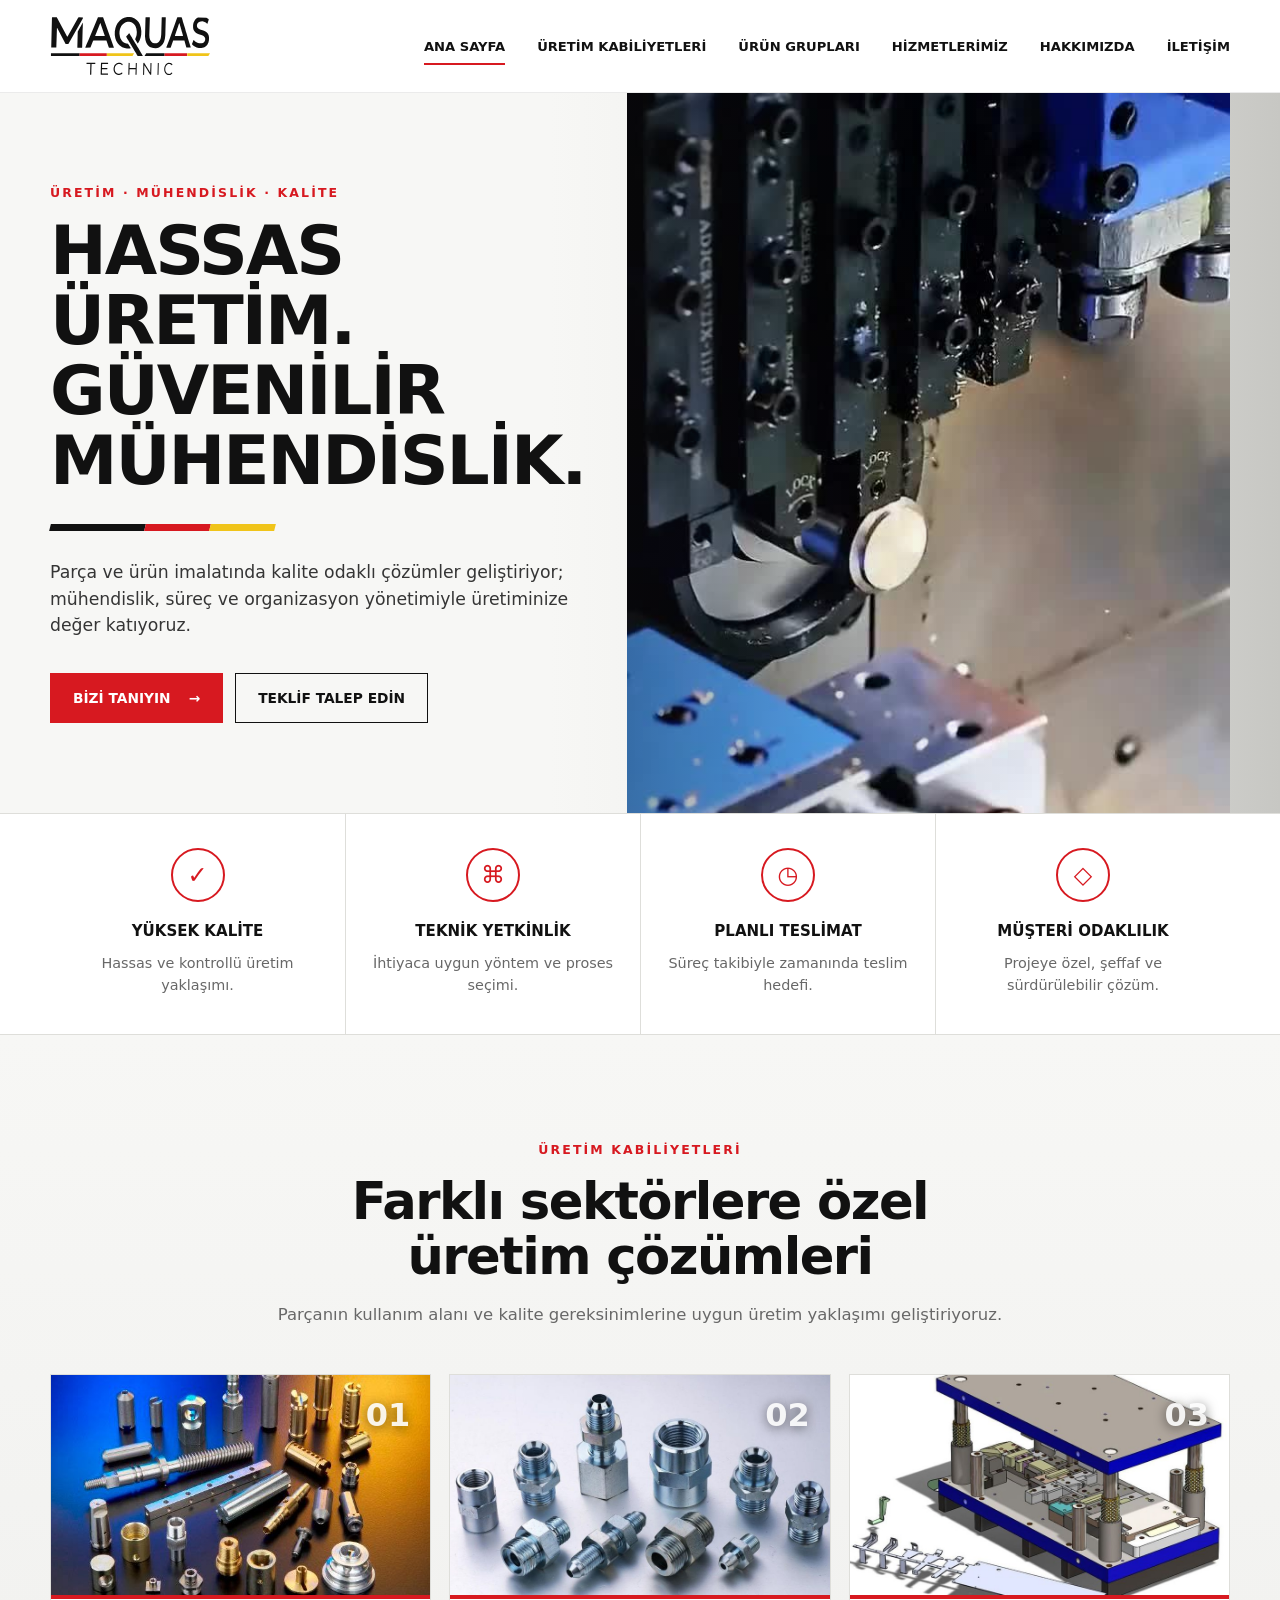
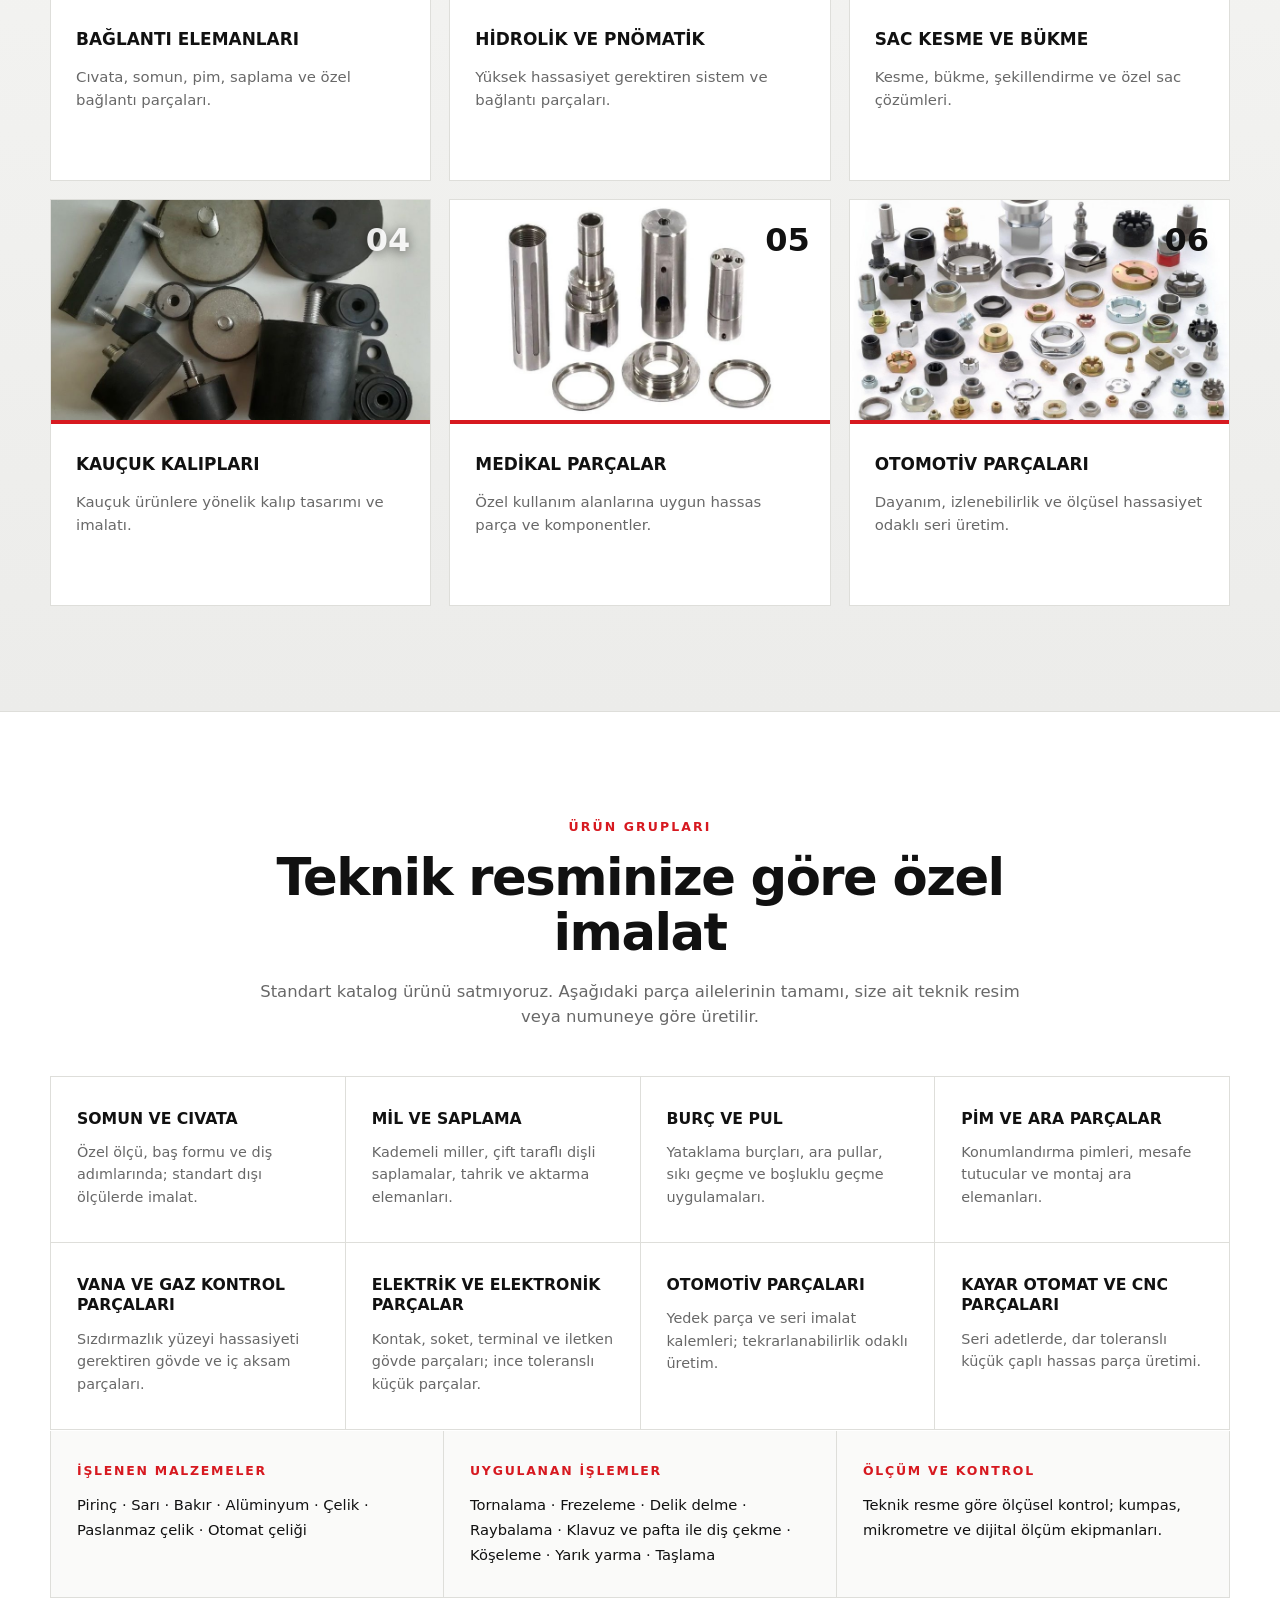
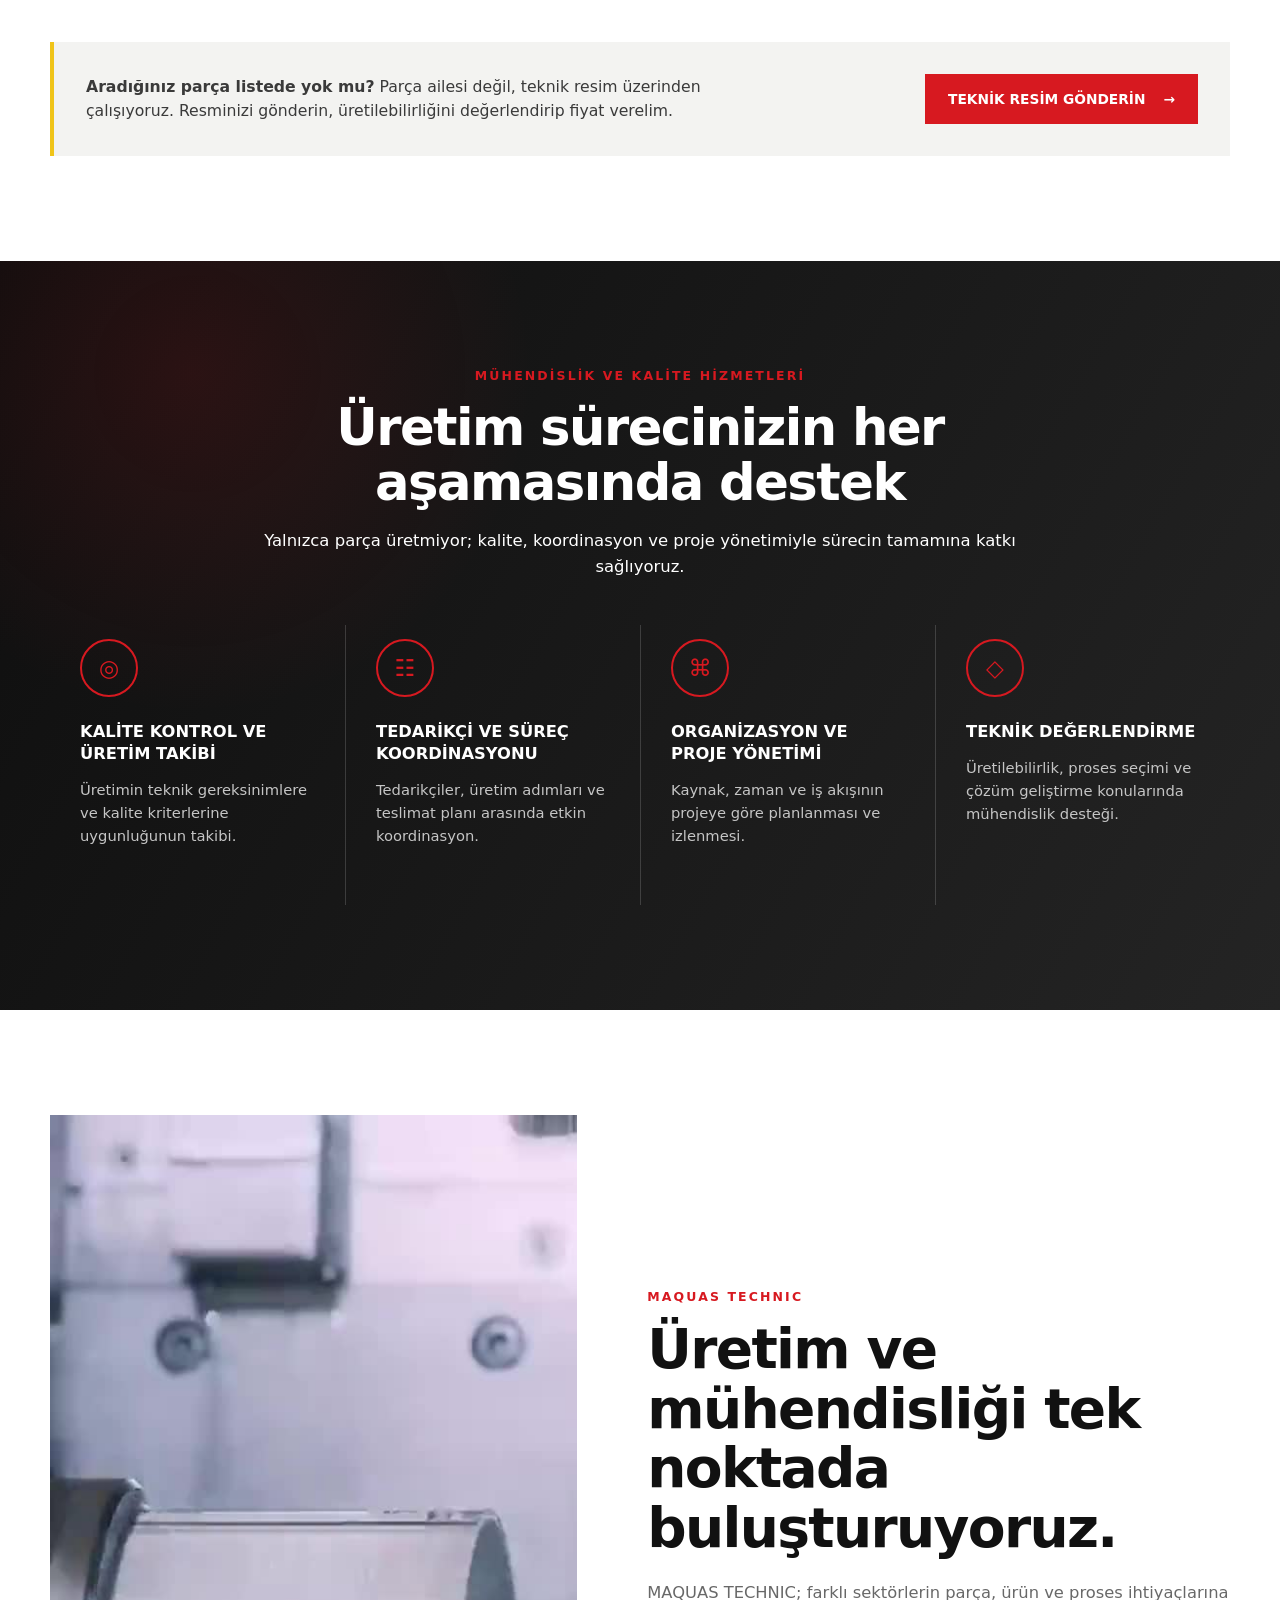
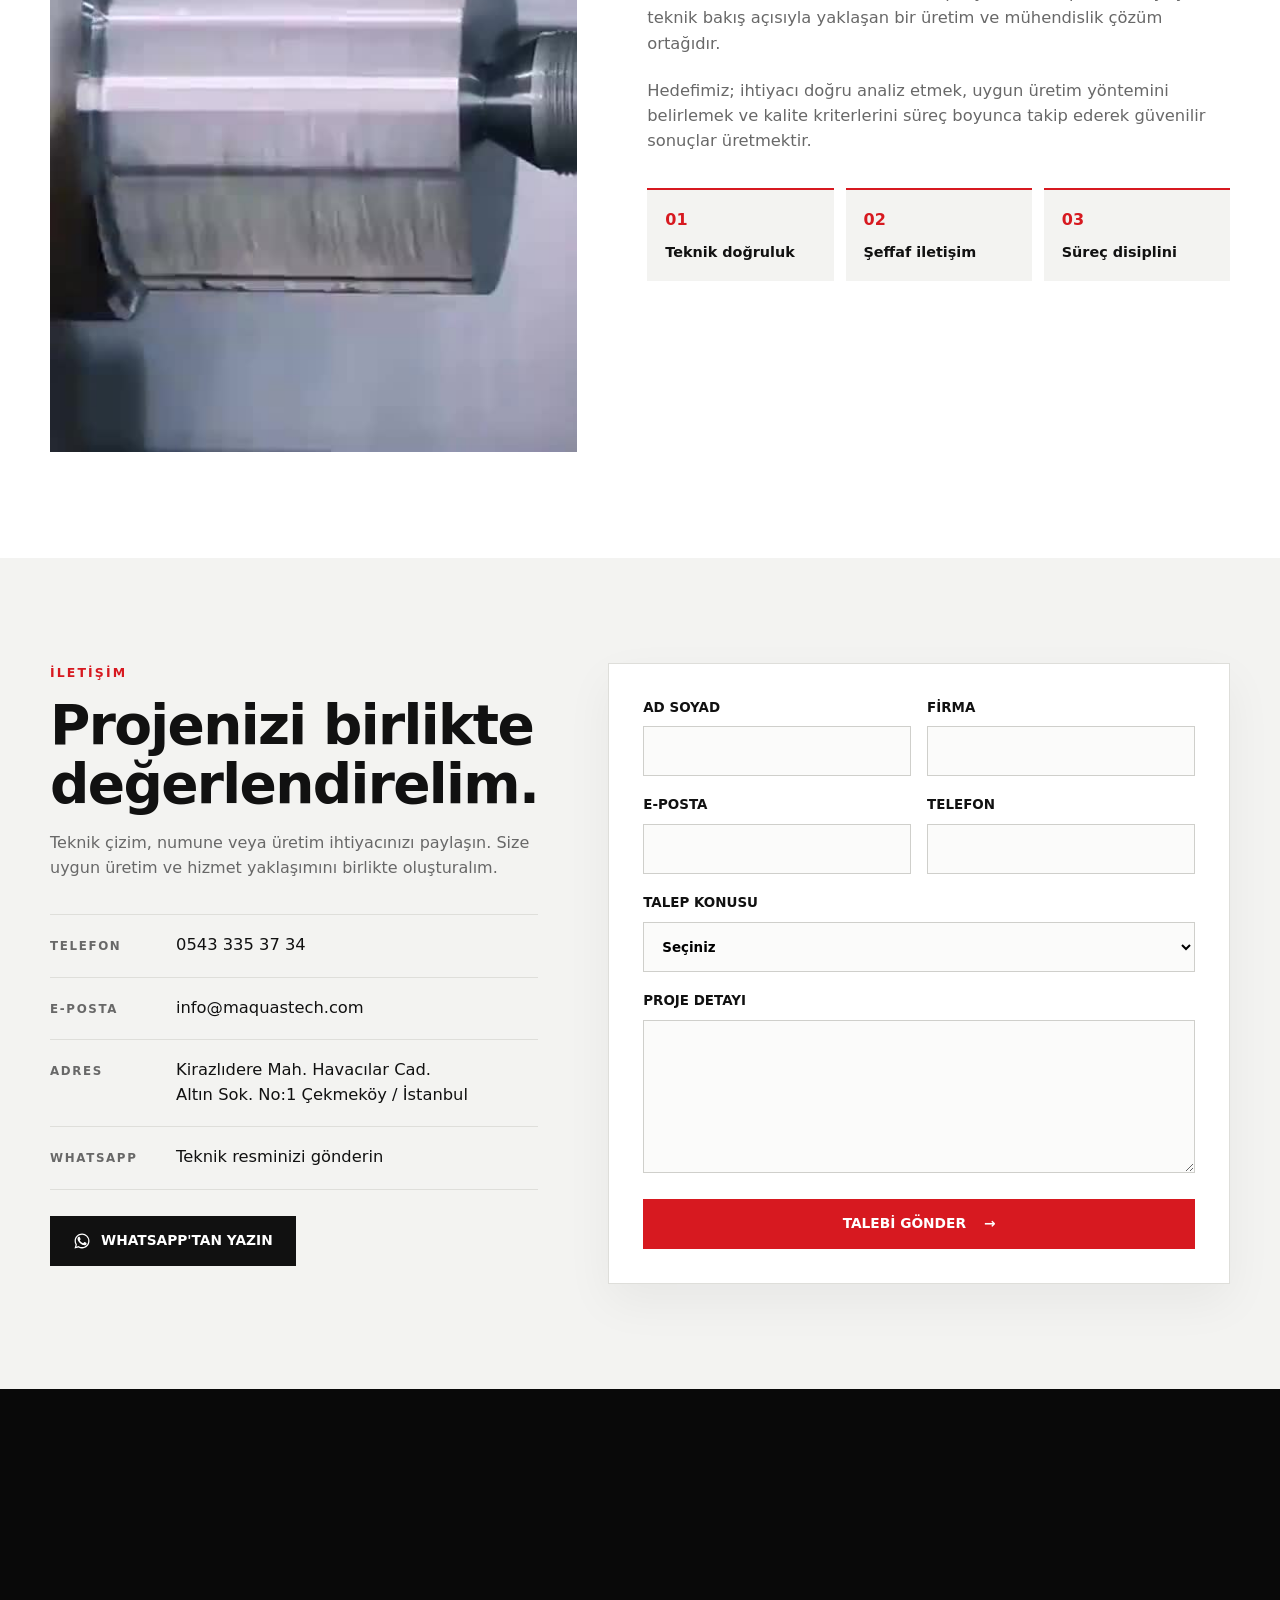
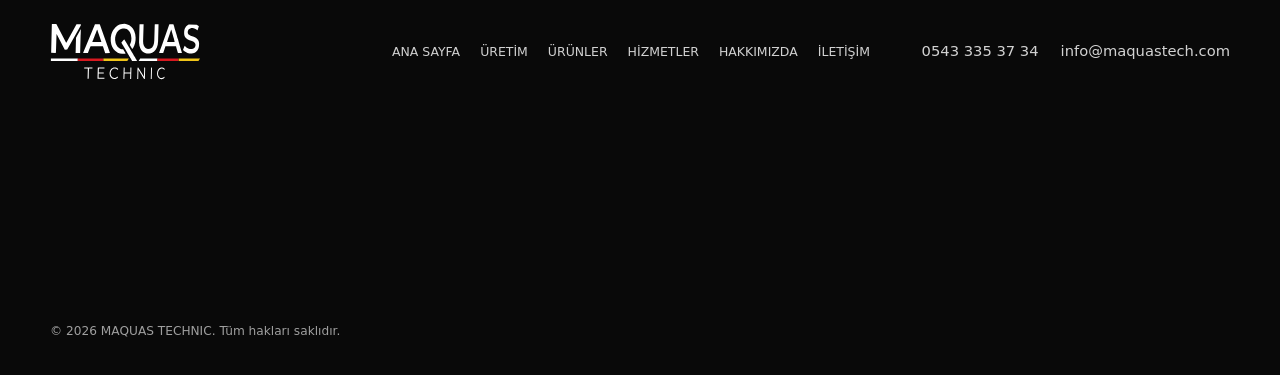
==== commit 2d5ab0a6: "Add files via upload video" ====
--- a/index.html
+++ b/index.html
@@ -74,11 +74,12 @@
           </div>
         </div>
         <div class="hero-visual">
-          <div class="hero-media" id="hero-media" data-fallback="1">
-            <video class="hero-video is-active" id="hero-video-a" muted playsinline preload="auto" aria-hidden="true"></video>
-            <video class="hero-video" id="hero-video-b" muted playsinline preload="auto" aria-hidden="true"></video>
-            <img class="hero-fallback" id="hero-fallback" src="hero-fallback.svg" alt="CNC ile hassas metal parça işleme">
-            <div class="hero-dots" id="hero-dots" aria-hidden="true"></div>
+          <div class="hero-media">
+            <video class="hero-video is-active" autoplay muted loop playsinline preload="metadata"
+                   poster="video-poster.jpg" aria-label="Kayar otomat CNC tezgahında pirinç parça işleme">
+              <source src="klip1.mp4" type="video/mp4">
+              <img src="video-poster.jpg" alt="Kayar otomat CNC tezgahında pirinç parça işleme">
+            </video>
           </div>
         </div>
       </div>
@@ -195,7 +196,7 @@
 
     <section class="section about" id="hakkimizda">
       <div class="container about-grid">
-        <div class="about-visual"><img src="[data-uri]" alt="Endüstriyel üretim illüstrasyonu"></div>
+        <div class="about-visual"><video autoplay muted loop playsinline preload="metadata" poster="klip2-poster.jpg" aria-label="CNC torna tezgahında metal parça işleme"><source src="klip2.mp4" type="video/mp4"><img src="klip2-poster.jpg" alt="CNC torna tezgahında metal parça işleme"></video></div>
         <div class="about-copy">
           <p class="section-kicker">MAQUAS TECHNIC</p>
           <h2>Üretim ve mühendisliği tek noktada buluşturuyoruz.</h2>
--- a/style.css
+++ b/style.css
@@ -1 +1 @@
-:root{--black:#111;--dark:#1c1c1c;--paper:#fff;--soft:#f3f3f1;--line:#dededa;--muted:#686868;--red:#d71920;--yellow:#f0c419;--container:1180px;--shadow:0 18px 45px rgba(0,0,0,.09)}*{box-sizing:border-box}html{scroll-behavior:smooth;scroll-padding-top:94px}body{margin:0;color:var(--black);background:#fff;font-family:'Inter','Segoe UI',system-ui,-apple-system,'Helvetica Neue',Arial,sans-serif;line-height:1.55;-webkit-font-smoothing:antialiased}img{display:block;max-width:100%}a{color:inherit;text-decoration:none}button,input,select,textarea{font:inherit}.container{width:min(calc(100% - 40px),var(--container));margin:auto}.skip-link{position:fixed;top:10px;left:10px;z-index:999;padding:10px 14px;color:#fff;background:#111;transform:translateY(-160%)}.skip-link:focus{transform:none}.site-header{position:sticky;top:0;z-index:100;border-bottom:1px solid rgba(0,0,0,.08);background:rgba(255,255,255,.95);backdrop-filter:blur(15px)}.nav-wrap{min-height:92px;display:flex;align-items:center;justify-content:space-between;gap:36px}.brand img{width:160px;height:auto}.main-nav{display:flex;gap:clamp(18px,2.5vw,34px);font-size:.82rem;font-weight:700;text-transform:uppercase}.main-nav a{position:relative;padding:35px 0 32px}.main-nav a:after{content:"";position:absolute;left:0;right:100%;bottom:25px;height:2px;background:var(--red);transition:.2s}.main-nav a:hover:after,.main-nav a.active:after{right:0}.menu-toggle{display:none;width:46px;height:46px;padding:10px;border:1px solid var(--line);background:#fff}.menu-toggle span{display:block;height:2px;margin:5px 0;background:#111}.hero{overflow:hidden;background:linear-gradient(90deg,#f7f7f5 0 43%,#ededeb 68%,#c7c7c3)}.hero-grid{min-height:650px;display:grid;grid-template-columns:1fr 1.05fr;align-items:center}.hero-copy{position:relative;z-index:2;padding:90px 42px 90px 0}.eyebrow,.section-kicker{margin:0 0 14px;color:var(--red);font-size:.78rem;font-weight:800;letter-spacing:.17em}.hero h1,.section-heading h2,.about-copy h2,.contact-copy h2{margin:0;font-weight:800;letter-spacing:-.03em}.hero h1{font-size:clamp(2.8rem,5.3vw,5rem);line-height:1.03;text-transform:uppercase}.brand-rule{width:225px;height:7px;display:flex;margin:28px 0;transform:skewX(-14deg)}.brand-rule span:nth-child(1){width:42%;background:#111}.brand-rule span:nth-child(2){width:29%;background:var(--red)}.brand-rule span:nth-child(3){width:29%;background:var(--yellow)}.lead{max-width:590px;margin:0;color:#353535;font-size:1.08rem}.hero-actions{display:flex;flex-wrap:wrap;gap:12px;margin-top:34px}.button{min-height:50px;display:inline-flex;align-items:center;justify-content:center;gap:18px;padding:0 22px;border:1px solid transparent;cursor:pointer;font-size:.86rem;font-weight:800;text-transform:uppercase;transition:.18s}.button:hover{transform:translateY(-1px)}.button-primary{color:#fff;background:var(--red)}.button-primary:hover{background:#b80f15}.button-ghost{border-color:#111;background:transparent}.button-ghost:hover{color:#fff;background:#111}.hero-visual{align-self:stretch;min-height:650px;display:flex;align-items:stretch}.hero-visual img{width:100%;height:100%;object-fit:contain;object-position:center bottom}.hero-media{position:relative;width:100%;height:100%;min-height:inherit;overflow:hidden;background:#141414}.hero-media[data-fallback] .hero-dots{display:none}.hero-video{position:absolute;inset:0;width:100%;height:100%;object-fit:cover;opacity:0;transition:opacity .5s ease}.hero-video.is-active{opacity:1}.hero-fallback{width:100%;height:100%;object-fit:contain;object-position:center bottom}.hero-media:not([data-fallback]):after{content:"";position:absolute;inset:0;pointer-events:none;background:linear-gradient(90deg,rgba(17,17,17,.55),rgba(17,17,17,.12) 42%,transparent 65%)}.hero-dots{position:absolute;z-index:3;left:26px;bottom:24px;display:flex;gap:8px}.hero-dots span{width:26px;height:3px;background:rgba(255,255,255,.4);transition:.3s}.hero-dots span.is-on{background:var(--yellow)}.strengths{border-top:1px solid var(--line);border-bottom:1px solid var(--line)}.strengths-grid{display:grid;grid-template-columns:repeat(4,1fr)}.strengths article{min-height:220px;padding:34px 25px;text-align:center}.strengths article+article{border-left:1px solid var(--line)}.feature-icon{width:54px;height:54px;display:grid;place-items:center;margin:0 auto 18px;border:2px solid var(--red);border-radius:50%;color:var(--red);font-size:1.5rem}.strengths h2{margin:0 0 8px;font-size:.94rem;text-transform:uppercase}.strengths p{margin:0;color:var(--muted);font-size:.9rem}.section{padding:105px 0}.production{background:linear-gradient(180deg,#f7f7f5,#ececea)}.section-heading{max-width:760px;margin-bottom:46px}.section-heading.centered{margin-inline:auto;text-align:center}.section-heading h2{font-size:clamp(2.15rem,4vw,3.5rem);line-height:1.08}.section-heading>p:last-child{margin:18px auto 0;color:var(--muted);font-size:1.03rem}.section-heading.light h2,.section-heading.light>p:last-child{color:#fff}.capability-grid{display:grid;grid-template-columns:repeat(3,1fr);gap:18px}.capability-card{overflow:hidden;border:1px solid var(--line);background:#fff;transition:.2s}.capability-card:hover{transform:translateY(-3px);box-shadow:var(--shadow)}.card-visual{height:220px;position:relative;overflow:hidden;background:#d8d8d5}.card-visual:before,.card-visual:after{content:"";position:absolute;border-radius:50%;background:linear-gradient(135deg,#f2f2f2,#8a8a8a 38%,#e4e4e4 60%,#6f6f6f 82%,#d6d6d6)}.card-visual:before{width:180px;height:180px;left:42px;top:25px}.card-visual:after{width:96px;height:96px;right:35px;bottom:28px}.card-visual.has-photo{background:#111}.card-visual.has-photo:before,.card-visual.has-photo:after{display:none}.card-visual.has-photo img{width:100%;height:100%;object-fit:cover;display:block;transition:transform .5s ease}.capability-card:hover .card-visual.has-photo img{transform:scale(1.04)}.card-visual.has-photo.light{background:#fff}.card-visual.has-photo.light span{color:#111;text-shadow:none}.card-visual.has-photo span{text-shadow:0 2px 12px rgba(0,0,0,.55)}.card-visual span{position:absolute;z-index:2;right:20px;top:16px;color:rgba(255,255,255,.9);font-size:2rem;font-weight:800}.hydraulic:before{width:260px;height:74px;border-radius:40px;top:68px;left:28px}.hydraulic:after{width:220px;height:58px;border-radius:30px;right:25px;bottom:45px}.sheet{background:#222}.sheet:before{width:18px;height:260px;border-radius:5px;left:48%;top:-20px;transform:rotate(42deg);background:var(--yellow);box-shadow:30px 0 0 var(--red),60px 0 0 #aaa}.sheet:after{width:160px;height:130px;left:75px;bottom:-25px;border-radius:0}.mold:before{width:190px;height:150px;left:35px;top:35px;border-radius:8px}.mold:after{width:190px;height:150px;right:30px;bottom:25px;border-radius:8px}.medical:before{width:150px;height:180px;left:90px;top:20px;border-radius:70px 70px 20px 20px}.medical:after{width:260px;height:35px;right:30px;bottom:32px;border-radius:20px}.defense:before{width:205px;height:205px;left:57px;top:8px}.defense:after{width:95px;height:95px;right:50px;bottom:40px;background:#222}.card-body{min-height:185px;padding:27px 25px 28px;border-top:4px solid var(--red)}.card-body h3{margin:0 0 14px;font-size:1.06rem;text-transform:uppercase}.card-body p{margin:0;color:var(--muted);font-size:.93rem}.products{background:#fff;border-top:1px solid var(--line)}.product-grid{display:grid;grid-template-columns:repeat(4,1fr);gap:1px;background:var(--line);border:1px solid var(--line)}.product-item{position:relative;padding:32px 26px 34px;background:#fff;transition:.2s}.product-item:before{content:"";position:absolute;left:0;top:0;width:100%;height:3px;background:var(--red);transform:scaleX(0);transform-origin:left;transition:.25s}.product-item:hover{background:var(--soft)}.product-item:hover:before{transform:scaleX(1)}.product-item h3{margin:0 0 12px;font-size:.98rem;line-height:1.3;text-transform:uppercase}.product-item p{margin:0;color:var(--muted);font-size:.9rem}.spec-strip{display:grid;grid-template-columns:repeat(3,1fr);gap:1px;margin-top:1px;background:var(--line);border:1px solid var(--line);border-top:0}.spec-strip>div{padding:30px 26px;background:#fafaf9}.spec-strip h3{margin:0 0 12px;color:var(--red);font-size:.78rem;font-weight:800;letter-spacing:.14em;text-transform:uppercase}.spec-strip p{margin:0;font-size:.92rem;line-height:1.7}.product-cta{display:flex;align-items:center;justify-content:space-between;flex-wrap:wrap;gap:24px;margin-top:44px;padding:32px;border-left:4px solid var(--yellow);background:var(--soft)}.product-cta p{max-width:640px;margin:0;color:#3a3a3a;font-size:.98rem}.services{color:#fff;background:radial-gradient(circle at 15% 15%,rgba(215,25,32,.13),transparent 27%),linear-gradient(120deg,#0e0e0e,#242424)}.service-grid{display:grid;grid-template-columns:repeat(4,1fr)}.service-grid article{min-height:280px;padding:14px 30px}.service-grid article+article{border-left:1px solid rgba(255,255,255,.16)}.service-grid span{display:grid;place-items:center;width:58px;height:58px;margin-bottom:24px;border:2px solid var(--red);border-radius:50%;color:var(--red);font-size:1.45rem}.service-grid h3{margin:0 0 14px;font-size:1.02rem;line-height:1.35;text-transform:uppercase}.service-grid p{margin:0;color:#c5c5c5;font-size:.92rem}.about-grid{display:grid;grid-template-columns:.95fr 1.05fr;align-items:center;gap:70px}.about-visual{min-height:520px;overflow:hidden;background:#111}.about-visual img{width:100%;height:100%;object-fit:cover}.about-copy h2,.contact-copy h2{font-size:clamp(2.2rem,4.3vw,4rem);line-height:1.08}.about-copy>p:not(.section-kicker){margin:22px 0 0;color:var(--muted);font-size:1.02rem}.about-values{display:grid;grid-template-columns:repeat(3,1fr);gap:12px;margin-top:34px}.about-values div{padding:18px;border-top:2px solid var(--red);background:var(--soft)}.about-values strong,.about-values span{display:block}.about-values strong{margin-bottom:8px;color:var(--red)}.about-values span{font-size:.9rem;font-weight:700}.contact{background:var(--soft)}.contact-grid{display:grid;grid-template-columns:.82fr 1.18fr;gap:70px;align-items:start}.contact-copy p:not(.section-kicker){color:var(--muted)}.footer-contact{display:flex;flex-wrap:wrap;gap:6px 22px;margin-bottom:10px}.footer-contact a{color:rgba(255,255,255,.82);text-decoration:none;font-size:.92rem}.footer-contact a:hover{color:var(--yellow)}.contact-list{list-style:none;margin:34px 0 0;padding:0;border-top:1px solid var(--line)}.contact-list li{display:grid;grid-template-columns:110px 1fr;gap:16px;align-items:baseline;padding:18px 0;border-bottom:1px solid var(--line)}.contact-label{color:var(--muted);font-size:.74rem;font-weight:700;letter-spacing:.14em;text-transform:uppercase}.contact-list a{color:var(--ink);text-decoration:none;font-size:1.02rem;line-height:1.5;border-bottom:1px solid transparent;transition:.2s}.contact-list a:hover{color:var(--red);border-bottom-color:var(--red)}.button-wa{margin-top:26px;display:inline-flex;align-items:center;gap:10px;background:#111;color:#fff}.button-wa:hover{background:#25d366;color:#0b3d20}.button-wa svg{flex:none}.contact-form{padding:34px;border:1px solid var(--line);background:#fff;box-shadow:0 18px 45px rgba(0,0,0,.05)}.contact-form label{display:block;margin-bottom:19px;font-size:.84rem;font-weight:800;text-transform:uppercase}.form-row{display:grid;grid-template-columns:1fr 1fr;gap:16px}.contact-form input,.contact-form select,.contact-form textarea{width:100%;margin-top:8px;border:1px solid #cfcfcb;background:#fbfbfa;outline:none}.contact-form input,.contact-form select{height:50px;padding:0 14px}.contact-form textarea{resize:vertical;padding:13px 14px}.contact-form input:focus,.contact-form select:focus,.contact-form textarea:focus{border-color:var(--red);box-shadow:0 0 0 3px rgba(215,25,32,.08)}.form-button{width:100%}.site-footer{padding:34px 0;color:#fff;background:#090909}.footer-grid{display:grid;grid-template-columns:auto 1fr auto;align-items:center;gap:42px}.footer-grid img{width:150px}.site-footer nav{display:flex;justify-content:center;flex-wrap:wrap;gap:20px;color:#d1d1d1;font-size:.78rem;text-transform:uppercase}.site-footer p{margin:0;color:#9f9f9f;font-size:.76rem;white-space:nowrap}@media(max-width:1050px){.main-nav{gap:18px;font-size:.75rem}.capability-grid{grid-template-columns:repeat(2,1fr)}.product-grid{grid-template-columns:repeat(2,1fr)}.service-grid{grid-template-columns:repeat(2,1fr);gap:34px 0}.spec-strip{grid-template-columns:1fr}.service-grid article:nth-child(3){border-left:0}.footer-grid{grid-template-columns:1fr;text-align:center}.footer-grid>a{justify-self:center}.site-footer p{white-space:normal}}@media(max-width:860px){.nav-wrap{min-height:78px}.brand img{width:140px}.menu-toggle{display:block}.main-nav{position:absolute;top:78px;left:0;right:0;display:none;flex-direction:column;gap:0;padding:10px 20px 18px;border-bottom:1px solid var(--line);background:#fff}.main-nav.open{display:flex}.main-nav a{padding:14px 6px}.main-nav a:after{bottom:8px}.hero{background:#f4f4f2}.hero-grid,.about-grid,.contact-grid{grid-template-columns:1fr}.hero-copy{padding:70px 0 20px}.hero-visual{min-height:430px}.strengths-grid{grid-template-columns:repeat(2,1fr)}.strengths article:nth-child(3){border-left:0;border-top:1px solid var(--line)}.strengths article:nth-child(4){border-top:1px solid var(--line)}.about-grid,.contact-grid{gap:40px}.about-visual{min-height:420px}}@media(max-width:620px){.container{width:min(calc(100% - 28px),var(--container))}.brand img{width:120px}.hero h1{font-size:clamp(2.35rem,13vw,3.5rem)}.hero-actions,.button{width:100%}.hero-visual{min-height:330px}.strengths-grid,.capability-grid,.service-grid,.about-values,.form-row,.product-grid,.spec-strip{grid-template-columns:1fr}.product-cta{padding:24px}.contact-list li{grid-template-columns:1fr;gap:4px}.strengths article+article,.strengths article:nth-child(3),.strengths article:nth-child(4),.service-grid article+article,.service-grid article:nth-child(3){border-left:0;border-top:1px solid var(--line)}.section{padding:78px 0}.card-visual{height:205px}.service-grid article{min-height:0;padding:30px 8px}.contact-form{padding:22px}}
+:root{--black:#111;--dark:#1c1c1c;--paper:#fff;--soft:#f3f3f1;--line:#dededa;--muted:#686868;--red:#d71920;--yellow:#f0c419;--container:1180px;--shadow:0 18px 45px rgba(0,0,0,.09)}*{box-sizing:border-box}html{scroll-behavior:smooth;scroll-padding-top:94px}body{margin:0;color:var(--black);background:#fff;font-family:'Inter','Segoe UI',system-ui,-apple-system,'Helvetica Neue',Arial,sans-serif;line-height:1.55;-webkit-font-smoothing:antialiased}img{display:block;max-width:100%}a{color:inherit;text-decoration:none}button,input,select,textarea{font:inherit}.container{width:min(calc(100% - 40px),var(--container));margin:auto}.skip-link{position:fixed;top:10px;left:10px;z-index:999;padding:10px 14px;color:#fff;background:#111;transform:translateY(-160%)}.skip-link:focus{transform:none}.site-header{position:sticky;top:0;z-index:100;border-bottom:1px solid rgba(0,0,0,.08);background:rgba(255,255,255,.95);backdrop-filter:blur(15px)}.nav-wrap{min-height:92px;display:flex;align-items:center;justify-content:space-between;gap:36px}.brand img{width:160px;height:auto}.main-nav{display:flex;gap:clamp(18px,2.5vw,34px);font-size:.82rem;font-weight:700;text-transform:uppercase}.main-nav a{position:relative;padding:35px 0 32px}.main-nav a:after{content:"";position:absolute;left:0;right:100%;bottom:25px;height:2px;background:var(--red);transition:.2s}.main-nav a:hover:after,.main-nav a.active:after{right:0}.menu-toggle{display:none;width:46px;height:46px;padding:10px;border:1px solid var(--line);background:#fff}.menu-toggle span{display:block;height:2px;margin:5px 0;background:#111}.hero{overflow:hidden;background:linear-gradient(90deg,#f7f7f5 0 43%,#ededeb 68%,#c7c7c3)}.hero-grid{min-height:650px;display:grid;grid-template-columns:1fr 1.05fr;align-items:center}.hero-copy{position:relative;z-index:2;padding:90px 42px 90px 0}.eyebrow,.section-kicker{margin:0 0 14px;color:var(--red);font-size:.78rem;font-weight:800;letter-spacing:.17em}.hero h1,.section-heading h2,.about-copy h2,.contact-copy h2{margin:0;font-weight:800;letter-spacing:-.03em}.hero h1{font-size:clamp(2.8rem,5.3vw,5rem);line-height:1.03;text-transform:uppercase}.brand-rule{width:225px;height:7px;display:flex;margin:28px 0;transform:skewX(-14deg)}.brand-rule span:nth-child(1){width:42%;background:#111}.brand-rule span:nth-child(2){width:29%;background:var(--red)}.brand-rule span:nth-child(3){width:29%;background:var(--yellow)}.lead{max-width:590px;margin:0;color:#353535;font-size:1.08rem}.hero-actions{display:flex;flex-wrap:wrap;gap:12px;margin-top:34px}.button{min-height:50px;display:inline-flex;align-items:center;justify-content:center;gap:18px;padding:0 22px;border:1px solid transparent;cursor:pointer;font-size:.86rem;font-weight:800;text-transform:uppercase;transition:.18s}.button:hover{transform:translateY(-1px)}.button-primary{color:#fff;background:var(--red)}.button-primary:hover{background:#b80f15}.button-ghost{border-color:#111;background:transparent}.button-ghost:hover{color:#fff;background:#111}.hero-visual{align-self:stretch;min-height:650px;display:flex;align-items:stretch}.hero-visual img{width:100%;height:100%;object-fit:contain;object-position:center bottom}.hero-media{position:relative;width:100%;height:100%;min-height:inherit;overflow:hidden;background:#141414}.hero-video{position:absolute;inset:0;width:100%;height:100%;object-fit:cover;opacity:0;transition:opacity .5s ease}.hero-video.is-active{opacity:1}.hero-media:after{content:"";position:absolute;inset:0;pointer-events:none;background:linear-gradient(90deg,rgba(17,17,17,.35),rgba(17,17,17,.05) 45%,transparent 70%)}.strengths{border-top:1px solid var(--line);border-bottom:1px solid var(--line)}.strengths-grid{display:grid;grid-template-columns:repeat(4,1fr)}.strengths article{min-height:220px;padding:34px 25px;text-align:center}.strengths article+article{border-left:1px solid var(--line)}.feature-icon{width:54px;height:54px;display:grid;place-items:center;margin:0 auto 18px;border:2px solid var(--red);border-radius:50%;color:var(--red);font-size:1.5rem}.strengths h2{margin:0 0 8px;font-size:.94rem;text-transform:uppercase}.strengths p{margin:0;color:var(--muted);font-size:.9rem}.section{padding:105px 0}.production{background:linear-gradient(180deg,#f7f7f5,#ececea)}.section-heading{max-width:760px;margin-bottom:46px}.section-heading.centered{margin-inline:auto;text-align:center}.section-heading h2{font-size:clamp(2.15rem,4vw,3.5rem);line-height:1.08}.section-heading>p:last-child{margin:18px auto 0;color:var(--muted);font-size:1.03rem}.section-heading.light h2,.section-heading.light>p:last-child{color:#fff}.capability-grid{display:grid;grid-template-columns:repeat(3,1fr);gap:18px}.capability-card{overflow:hidden;border:1px solid var(--line);background:#fff;transition:.2s}.capability-card:hover{transform:translateY(-3px);box-shadow:var(--shadow)}.card-visual{height:220px;position:relative;overflow:hidden;background:#d8d8d5}.card-visual:before,.card-visual:after{content:"";position:absolute;border-radius:50%;background:linear-gradient(135deg,#f2f2f2,#8a8a8a 38%,#e4e4e4 60%,#6f6f6f 82%,#d6d6d6)}.card-visual:before{width:180px;height:180px;left:42px;top:25px}.card-visual:after{width:96px;height:96px;right:35px;bottom:28px}.card-visual.has-photo{background:#111}.card-visual.has-photo:before,.card-visual.has-photo:after{display:none}.card-visual.has-photo img{width:100%;height:100%;object-fit:cover;display:block;transition:transform .5s ease}.capability-card:hover .card-visual.has-photo img{transform:scale(1.04)}.card-visual.has-photo.light{background:#fff}.card-visual.has-photo.light span{color:#111;text-shadow:none}.card-visual.has-photo span{text-shadow:0 2px 12px rgba(0,0,0,.55)}.card-visual span{position:absolute;z-index:2;right:20px;top:16px;color:rgba(255,255,255,.9);font-size:2rem;font-weight:800}.hydraulic:before{width:260px;height:74px;border-radius:40px;top:68px;left:28px}.hydraulic:after{width:220px;height:58px;border-radius:30px;right:25px;bottom:45px}.sheet{background:#222}.sheet:before{width:18px;height:260px;border-radius:5px;left:48%;top:-20px;transform:rotate(42deg);background:var(--yellow);box-shadow:30px 0 0 var(--red),60px 0 0 #aaa}.sheet:after{width:160px;height:130px;left:75px;bottom:-25px;border-radius:0}.mold:before{width:190px;height:150px;left:35px;top:35px;border-radius:8px}.mold:after{width:190px;height:150px;right:30px;bottom:25px;border-radius:8px}.medical:before{width:150px;height:180px;left:90px;top:20px;border-radius:70px 70px 20px 20px}.medical:after{width:260px;height:35px;right:30px;bottom:32px;border-radius:20px}.defense:before{width:205px;height:205px;left:57px;top:8px}.defense:after{width:95px;height:95px;right:50px;bottom:40px;background:#222}.card-body{min-height:185px;padding:27px 25px 28px;border-top:4px solid var(--red)}.card-body h3{margin:0 0 14px;font-size:1.06rem;text-transform:uppercase}.card-body p{margin:0;color:var(--muted);font-size:.93rem}.products{background:#fff;border-top:1px solid var(--line)}.product-grid{display:grid;grid-template-columns:repeat(4,1fr);gap:1px;background:var(--line);border:1px solid var(--line)}.product-item{position:relative;padding:32px 26px 34px;background:#fff;transition:.2s}.product-item:before{content:"";position:absolute;left:0;top:0;width:100%;height:3px;background:var(--red);transform:scaleX(0);transform-origin:left;transition:.25s}.product-item:hover{background:var(--soft)}.product-item:hover:before{transform:scaleX(1)}.product-item h3{margin:0 0 12px;font-size:.98rem;line-height:1.3;text-transform:uppercase}.product-item p{margin:0;color:var(--muted);font-size:.9rem}.spec-strip{display:grid;grid-template-columns:repeat(3,1fr);gap:1px;margin-top:1px;background:var(--line);border:1px solid var(--line);border-top:0}.spec-strip>div{padding:30px 26px;background:#fafaf9}.spec-strip h3{margin:0 0 12px;color:var(--red);font-size:.78rem;font-weight:800;letter-spacing:.14em;text-transform:uppercase}.spec-strip p{margin:0;font-size:.92rem;line-height:1.7}.product-cta{display:flex;align-items:center;justify-content:space-between;flex-wrap:wrap;gap:24px;margin-top:44px;padding:32px;border-left:4px solid var(--yellow);background:var(--soft)}.product-cta p{max-width:640px;margin:0;color:#3a3a3a;font-size:.98rem}.services{color:#fff;background:radial-gradient(circle at 15% 15%,rgba(215,25,32,.13),transparent 27%),linear-gradient(120deg,#0e0e0e,#242424)}.service-grid{display:grid;grid-template-columns:repeat(4,1fr)}.service-grid article{min-height:280px;padding:14px 30px}.service-grid article+article{border-left:1px solid rgba(255,255,255,.16)}.service-grid span{display:grid;place-items:center;width:58px;height:58px;margin-bottom:24px;border:2px solid var(--red);border-radius:50%;color:var(--red);font-size:1.45rem}.service-grid h3{margin:0 0 14px;font-size:1.02rem;line-height:1.35;text-transform:uppercase}.service-grid p{margin:0;color:#c5c5c5;font-size:.92rem}.about-grid{display:grid;grid-template-columns:.95fr 1.05fr;align-items:center;gap:70px}.about-visual{min-height:520px;overflow:hidden;background:#111}.about-visual img,.about-visual video{display:block;width:100%;height:100%;object-fit:cover}.about-copy h2,.contact-copy h2{font-size:clamp(2.2rem,4.3vw,4rem);line-height:1.08}.about-copy>p:not(.section-kicker){margin:22px 0 0;color:var(--muted);font-size:1.02rem}.about-values{display:grid;grid-template-columns:repeat(3,1fr);gap:12px;margin-top:34px}.about-values div{padding:18px;border-top:2px solid var(--red);background:var(--soft)}.about-values strong,.about-values span{display:block}.about-values strong{margin-bottom:8px;color:var(--red)}.about-values span{font-size:.9rem;font-weight:700}.contact{background:var(--soft)}.contact-grid{display:grid;grid-template-columns:.82fr 1.18fr;gap:70px;align-items:start}.contact-copy p:not(.section-kicker){color:var(--muted)}.footer-contact{display:flex;flex-wrap:wrap;gap:6px 22px;margin-bottom:10px}.footer-contact a{color:rgba(255,255,255,.82);text-decoration:none;font-size:.92rem}.footer-contact a:hover{color:var(--yellow)}.contact-list{list-style:none;margin:34px 0 0;padding:0;border-top:1px solid var(--line)}.contact-list li{display:grid;grid-template-columns:110px 1fr;gap:16px;align-items:baseline;padding:18px 0;border-bottom:1px solid var(--line)}.contact-label{color:var(--muted);font-size:.74rem;font-weight:700;letter-spacing:.14em;text-transform:uppercase}.contact-list a{color:var(--ink);text-decoration:none;font-size:1.02rem;line-height:1.5;border-bottom:1px solid transparent;transition:.2s}.contact-list a:hover{color:var(--red);border-bottom-color:var(--red)}.button-wa{margin-top:26px;display:inline-flex;align-items:center;gap:10px;background:#111;color:#fff}.button-wa:hover{background:#25d366;color:#0b3d20}.button-wa svg{flex:none}.contact-form{padding:34px;border:1px solid var(--line);background:#fff;box-shadow:0 18px 45px rgba(0,0,0,.05)}.contact-form label{display:block;margin-bottom:19px;font-size:.84rem;font-weight:800;text-transform:uppercase}.form-row{display:grid;grid-template-columns:1fr 1fr;gap:16px}.contact-form input,.contact-form select,.contact-form textarea{width:100%;margin-top:8px;border:1px solid #cfcfcb;background:#fbfbfa;outline:none}.contact-form input,.contact-form select{height:50px;padding:0 14px}.contact-form textarea{resize:vertical;padding:13px 14px}.contact-form input:focus,.contact-form select:focus,.contact-form textarea:focus{border-color:var(--red);box-shadow:0 0 0 3px rgba(215,25,32,.08)}.form-button{width:100%}.site-footer{padding:34px 0;color:#fff;background:#090909}.footer-grid{display:grid;grid-template-columns:auto 1fr auto;align-items:center;gap:42px}.footer-grid img{width:150px}.site-footer nav{display:flex;justify-content:center;flex-wrap:wrap;gap:20px;color:#d1d1d1;font-size:.78rem;text-transform:uppercase}.site-footer p{margin:0;color:#9f9f9f;font-size:.76rem;white-space:nowrap}@media(max-width:1050px){.main-nav{gap:18px;font-size:.75rem}.capability-grid{grid-template-columns:repeat(2,1fr)}.product-grid{grid-template-columns:repeat(2,1fr)}.service-grid{grid-template-columns:repeat(2,1fr);gap:34px 0}.spec-strip{grid-template-columns:1fr}.service-grid article:nth-child(3){border-left:0}.footer-grid{grid-template-columns:1fr;text-align:center}.footer-grid>a{justify-self:center}.site-footer p{white-space:normal}}@media(max-width:860px){.nav-wrap{min-height:78px}.brand img{width:140px}.menu-toggle{display:block}.main-nav{position:absolute;top:78px;left:0;right:0;display:none;flex-direction:column;gap:0;padding:10px 20px 18px;border-bottom:1px solid var(--line);background:#fff}.main-nav.open{display:flex}.main-nav a{padding:14px 6px}.main-nav a:after{bottom:8px}.hero{background:#f4f4f2}.hero-grid,.about-grid,.contact-grid{grid-template-columns:1fr}.hero-copy{padding:70px 0 20px}.hero-visual{min-height:430px}.strengths-grid{grid-template-columns:repeat(2,1fr)}.strengths article:nth-child(3){border-left:0;border-top:1px solid var(--line)}.strengths article:nth-child(4){border-top:1px solid var(--line)}.about-grid,.contact-grid{gap:40px}.about-visual{min-height:420px}}@media(max-width:620px){.container{width:min(calc(100% - 28px),var(--container))}.brand img{width:120px}.hero h1{font-size:clamp(2.35rem,13vw,3.5rem)}.hero-actions,.button{width:100%}.hero-visual{min-height:330px}.strengths-grid,.capability-grid,.service-grid,.about-values,.form-row,.product-grid,.spec-strip{grid-template-columns:1fr}.product-cta{padding:24px}.contact-list li{grid-template-columns:1fr;gap:4px}.strengths article+article,.strengths article:nth-child(3),.strengths article:nth-child(4),.service-grid article+article,.service-grid article:nth-child(3){border-left:0;border-top:1px solid var(--line)}.section{padding:78px 0}.card-visual{height:205px}.service-grid article{min-height:0;padding:30px 8px}.contact-form{padding:22px}}
